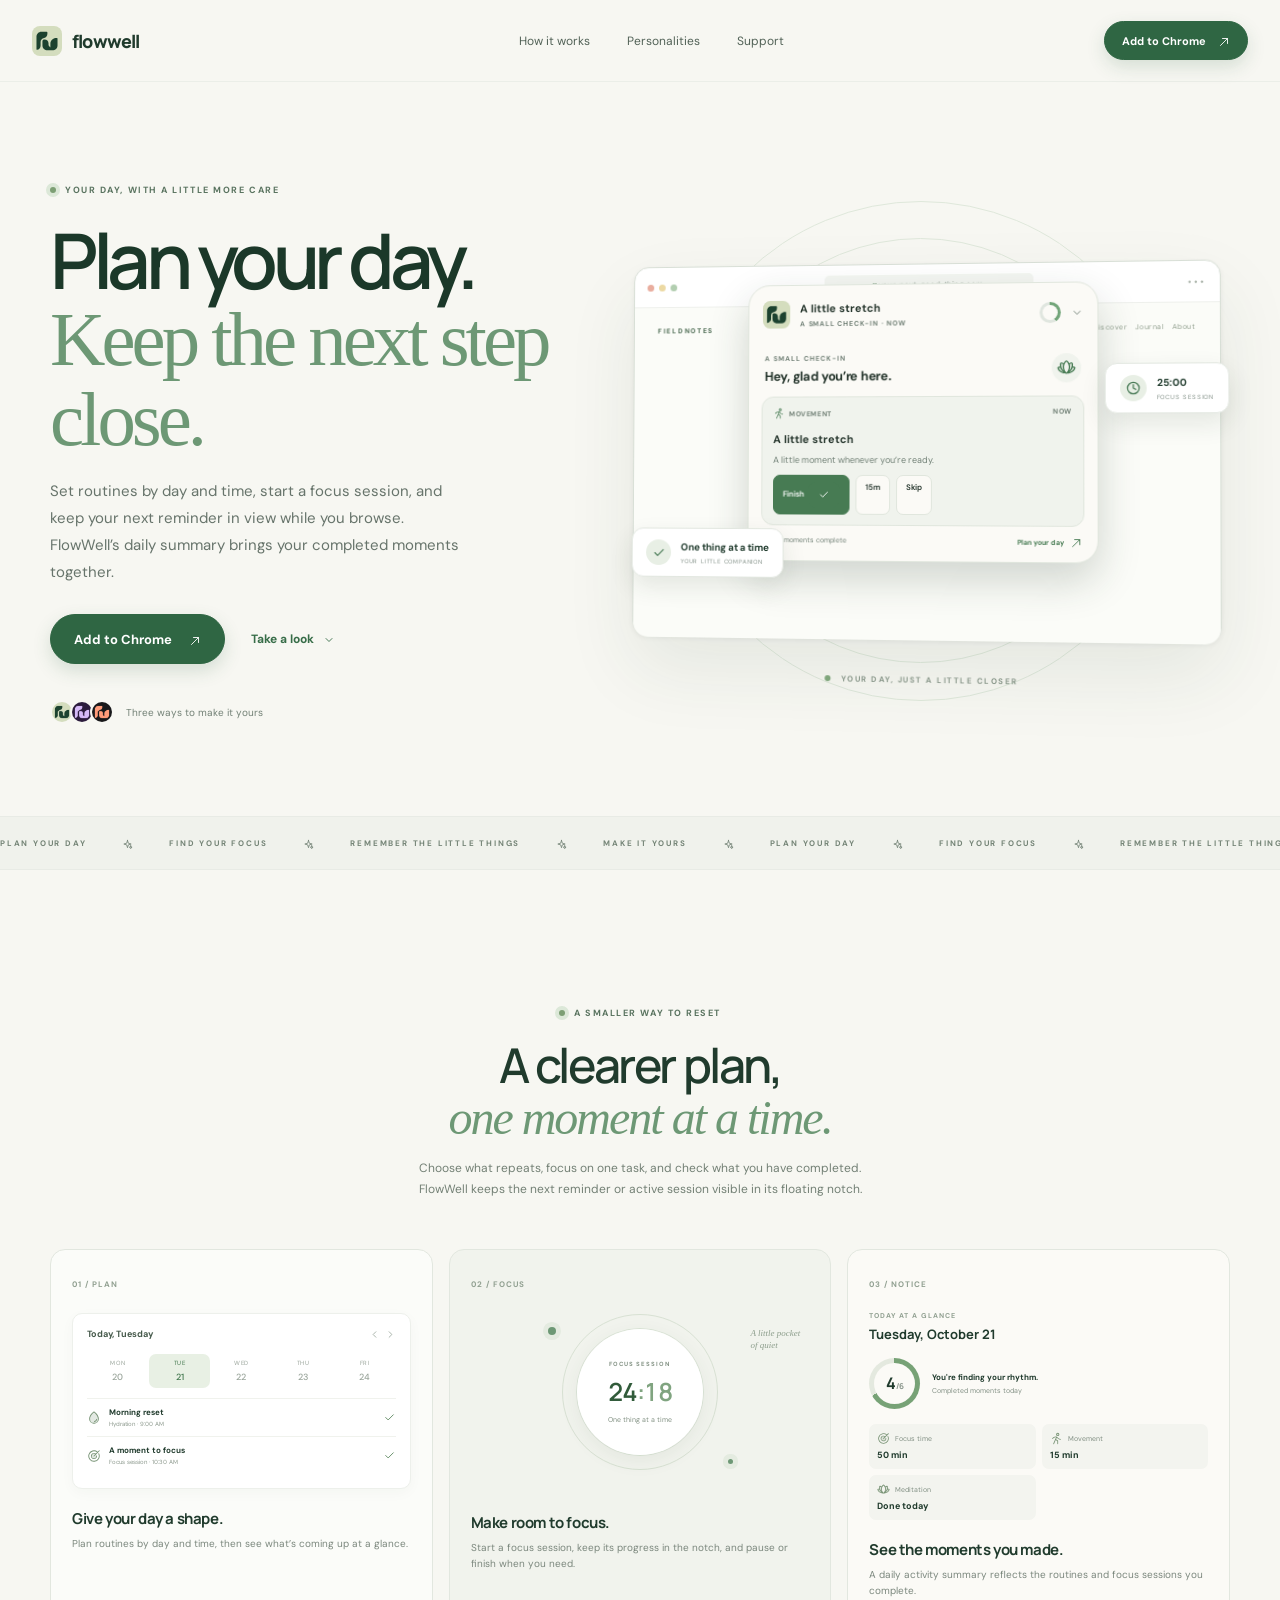
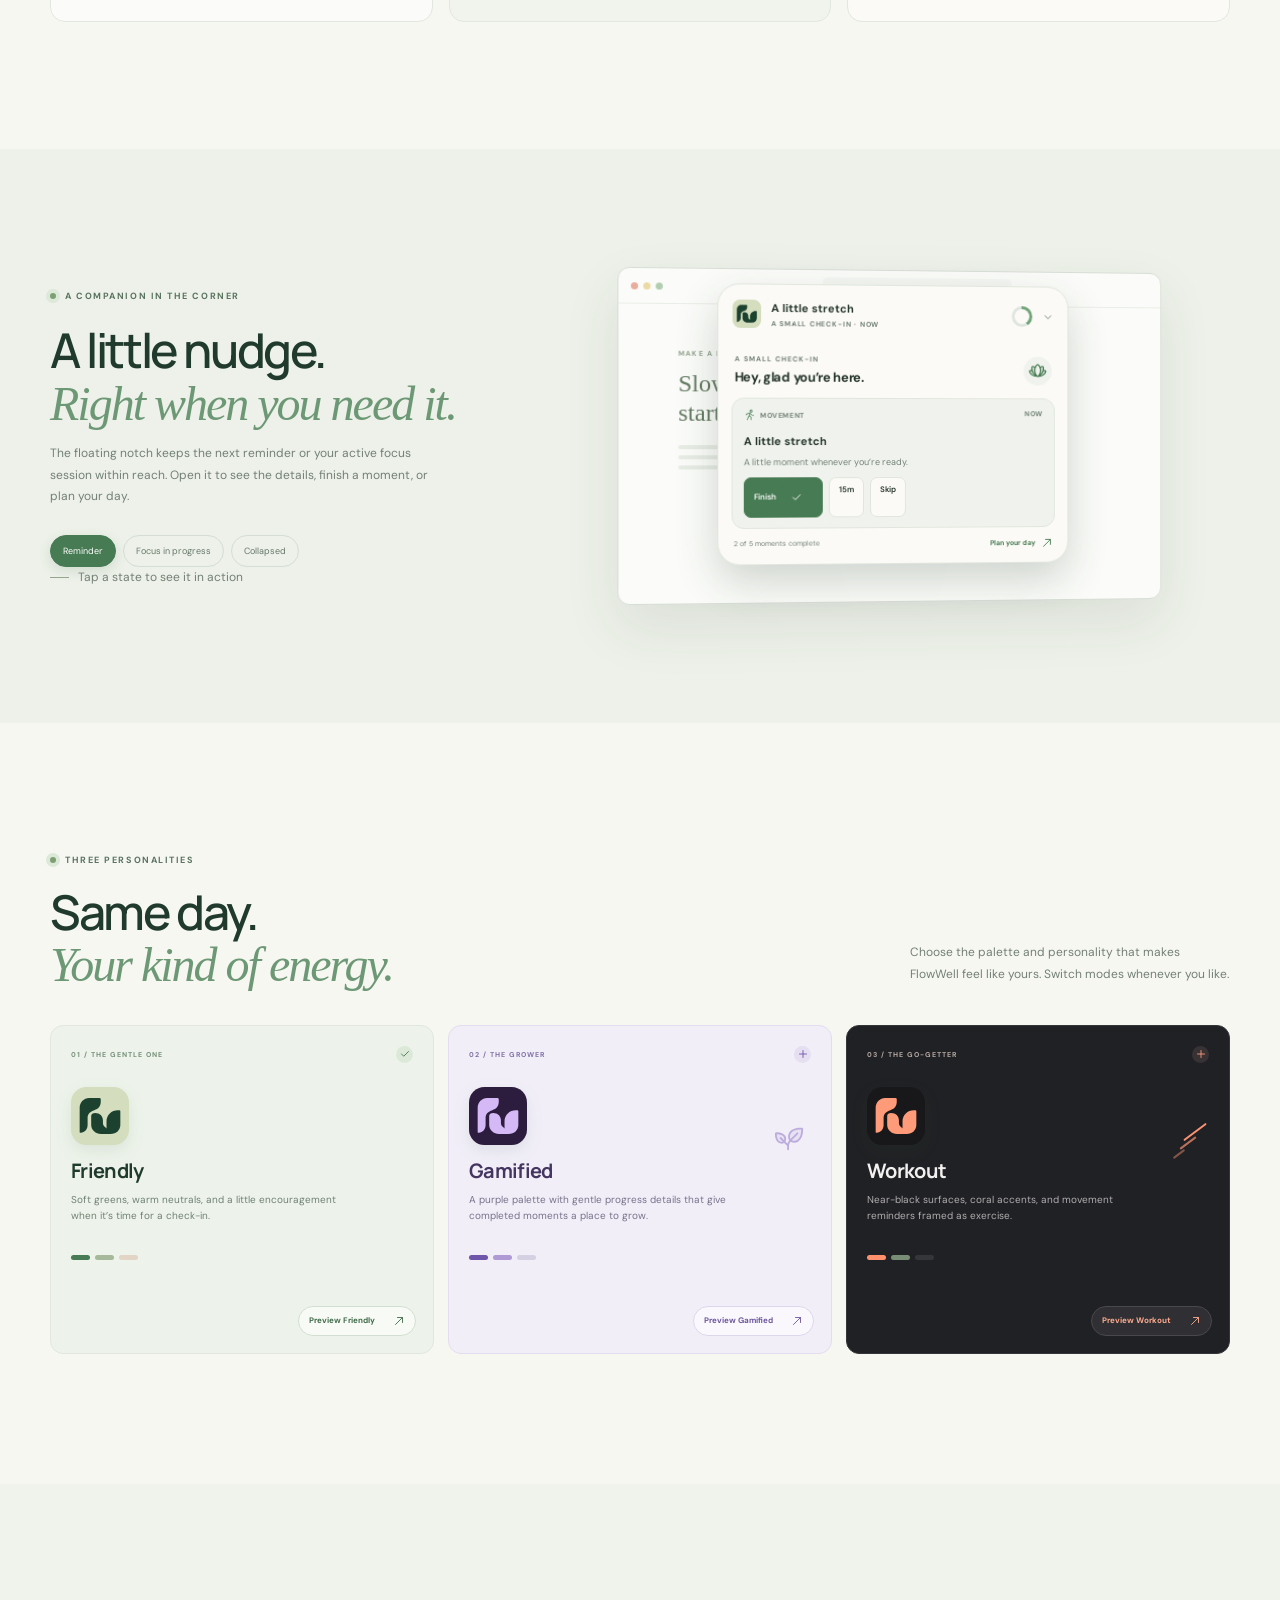
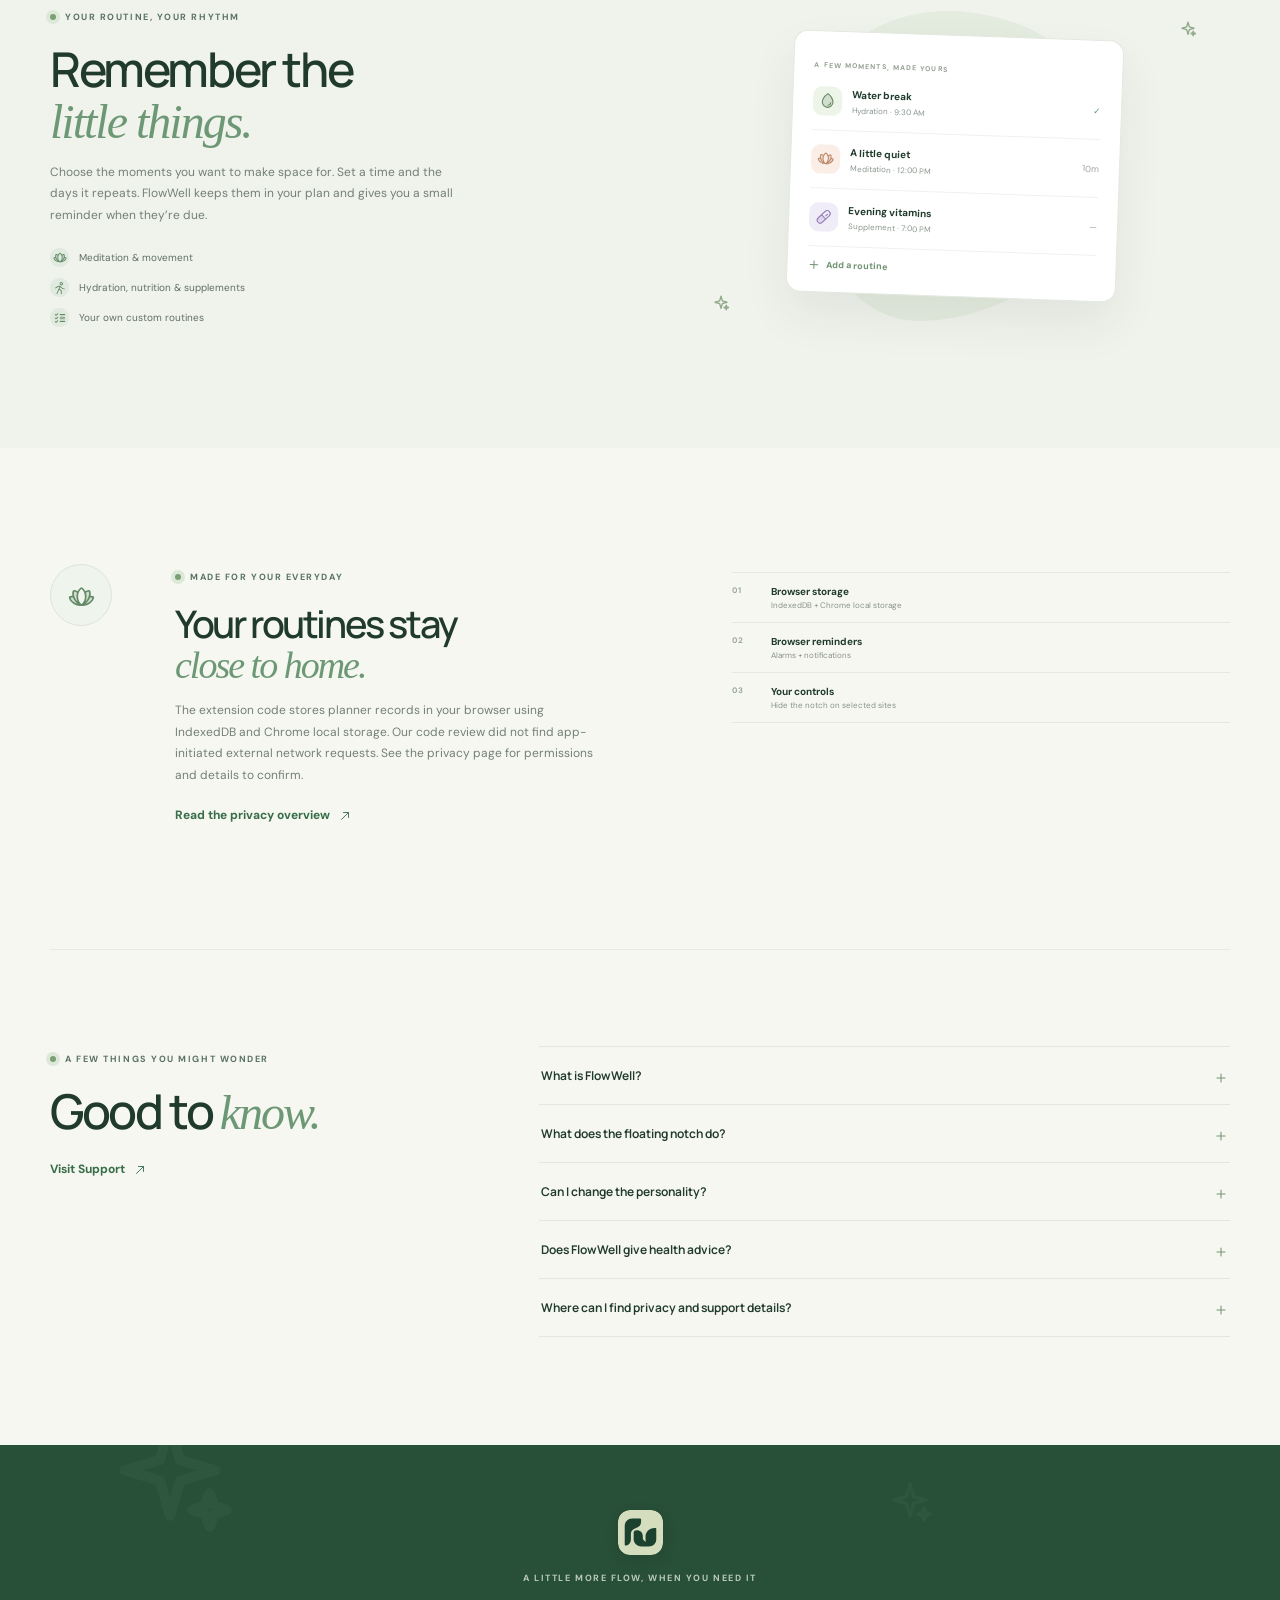
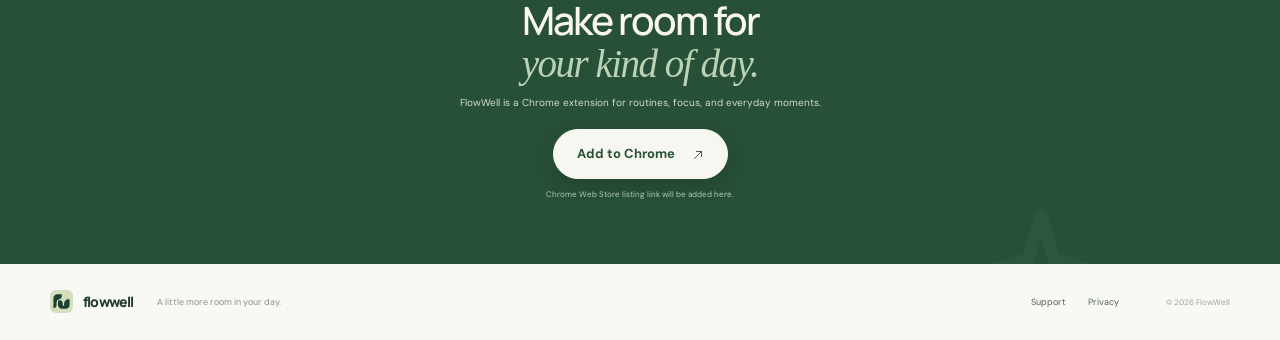
==== index.html @ b74dd92d "Add FlowWell marketing website" ====
<!doctype html>
<html lang="en">
<head>
  <meta charset="utf-8"><meta name="viewport" content="width=device-width,initial-scale=1">
  <meta name="theme-color" content="#f7f7f2"><meta name="description" content="A day planner and wellness companion for your browser. Plan routines, make room for focus, and keep your day in view with FlowWell.">
  <title>FlowWell — a little more room in your day</title><link rel="icon" href="/icon/flowwell-friendly-128.png"><link rel="preconnect" href="https://fonts.googleapis.com"><link rel="preconnect" href="https://fonts.gstatic.com" crossorigin><link href="https://fonts.googleapis.com/css2?family=DM+Sans:wght@400;500;600;700&family=Manrope:wght@400;500;600;700;800&display=swap" rel="stylesheet"><link rel="stylesheet" href="/styles.css">
</head>
<body class="home">
<header class="site-header"><a class="brand" href="/" aria-label="FlowWell home"><img src="/icon/flowwell-friendly.svg" alt=""><span>flowwell</span></a><nav class="main-nav" aria-label="Main navigation"><a href="#how">How it works</a><a href="#personalities">Personalities</a><a href="/support">Support</a></nav><a class="button button-small header-cta" href="#install">Add to Chrome <span aria-hidden="true">↗</span></a><button class="menu-toggle" aria-label="Open navigation" aria-expanded="false"><i></i><i></i></button></header>
<main>
<section class="hero section-wrap"><div class="hero-copy"><span class="eyebrow reveal"><i class="eyebrow-dot"></i> YOUR DAY, WITH A LITTLE MORE CARE</span><h1 class="reveal">Plan your day.<br><span class="serene-word">Keep the next step close.</span></h1><p class="hero-lede reveal">Set routines by day and time, start a focus session, and keep your next reminder in view while you browse. FlowWell’s daily summary brings your completed moments together.</p><div class="hero-actions reveal"><a class="button" href="#install">Add to Chrome <span aria-hidden="true">↗</span></a><a class="text-link" href="#how">Take a look <span aria-hidden="true">↓</span></a></div><div class="hero-note reveal"><span class="tiny-avatars"><img src="/icon/flowwell-friendly-128.png" alt=""><img src="/icon/flowwell-gamified-128.png" alt=""><img src="/icon/flowwell-workout-128.png" alt=""></span><span>Three ways to make it yours</span></div></div>
<div class="hero-art reveal" aria-hidden="true"><div class="art-orbit orbit-one"></div><div class="art-orbit orbit-two"></div><div class="browser-frame"><div class="browser-bar"><span class="traffic"><i></i><i></i><i></i></span><span class="address-pill"><span class="lock">⌑</span> your-next-good-thing.com</span><span class="browser-dots">•••</span></div><div class="browser-page"><div class="page-top"><span class="page-logo">FIELDNOTES</span><span>Discover &nbsp; Journal &nbsp; About</span></div><div class="page-body"><span class="page-kicker">A slower kind of morning</span><div class="page-title-lines"><b></b><b></b></div><span class="page-line"></span><span class="page-line short"></span><div class="page-photo"><div class="sun"></div><div class="hill hill-a"></div><div class="hill hill-b"></div></div></div>
<div class="notch-demo friendly" id="notch-demo"><button class="notch-capsule" aria-expanded="true"><img src="/icon/flowwell-friendly.svg" alt=""><span class="notch-title"><b id="notch-title">A little stretch</b><small id="notch-subtitle">A SMALL CHECK-IN · NOW</small></span><span class="notch-ring"><i></i></span><span class="notch-chevron">⌄</span></button><div class="notch-details" id="notch-details"><div class="notch-greeting"><div><small>A SMALL CHECK-IN</small><b>Hey, glad you’re here.</b></div><span class="mood-mark">✳</span></div><div class="reminder-preview" id="reminder-preview"><div class="reminder-meta"><span>◌ &nbsp;MOVEMENT</span><span>NOW</span></div><b>A little stretch</b><p>A little moment whenever you’re ready.</p><div class="notch-actions"><span>Finish ✓</span><span>15m</span><span>Skip</span></div></div><div class="notch-foot"><span>2 of 5 moments complete</span><b>Plan your day&nbsp; ↗</b></div></div></div>
</div><div class="art-caption"><span class="caption-pulse"></span> YOUR DAY, JUST A LITTLE CLOSER</div><div class="float-chip chip-top"><span class="chip-icon">◷</span><span><b>25:00</b><small>FOCUS SESSION</small></span></div><div class="float-chip chip-bottom"><span class="chip-check">✓</span><span><b>One thing at a time</b><small>YOUR LITTLE COMPANION</small></span></div></div></section>
<section class="ticker" aria-label="FlowWell features"><div class="ticker-track"><span>PLAN YOUR DAY</span><i>✳</i><span>FIND YOUR FOCUS</span><i>✳</i><span>REMEMBER THE LITTLE THINGS</span><i>✳</i><span>MAKE IT YOURS</span><i>✳</i><span>PLAN YOUR DAY</span><i>✳</i><span>FIND YOUR FOCUS</span><i>✳</i><span>REMEMBER THE LITTLE THINGS</span><i>✳</i><span>MAKE IT YOURS</span><i>✳</i></div></section>
<section class="intro section-wrap" id="how"><div class="section-heading reveal"><span class="eyebrow"><i class="eyebrow-dot"></i> A SMALLER WAY TO RESET</span><h2>A clearer plan,<br><em>one moment at a time.</em></h2><p>Choose what repeats, focus on one task, and check what you have completed. FlowWell keeps the next reminder or active session visible in its floating notch.</p></div><div class="story-grid"><article class="story-card plan-card reveal"><span class="card-index">01 / PLAN</span><div class="mini-calendar"><div class="calendar-head"><b>Today, Tuesday</b><span>← &nbsp; →</span></div><div class="week-row"><span><small>MON</small><b>20</b></span><span class="active"><small>TUE</small><b>21</b></span><span><small>WED</small><b>22</b></span><span><small>THU</small><b>23</b></span><span><small>FRI</small><b>24</b></span></div><div class="agenda-row"><i class="agenda-dot green"></i><span><b>Morning reset</b><small>Hydration · 9:00 AM</small></span><strong>✓</strong></div><div class="agenda-row"><i class="agenda-dot lilac"></i><span><b>A moment to focus</b><small>Focus session · 10:30 AM</small></span><strong class="agenda-clock">◷</strong></div></div><h3>Give your day a shape.</h3><p>Plan routines by day and time, then see what’s coming up at a glance.</p></article><article class="story-card focus-card reveal"><span class="card-index">02 / FOCUS</span><div class="focus-visual"><div class="focus-halo"></div><div class="focus-disc"><span>FOCUS SESSION</span><b>24<span>:18</span></b><small>One thing at a time</small></div><div class="focus-dot dot-a"></div><div class="focus-dot dot-b"></div><span class="focus-label">A little pocket<br>of quiet</span></div><h3>Make room to focus.</h3><p>Start a focus session, keep its progress in the notch, and pause or finish when you need.</p></article><article class="story-card summary-card reveal"><span class="card-index">03 / NOTICE</span><div class="summary-top"><span>TODAY AT A GLANCE</span><b>Tuesday, October 21</b></div><div class="summary-complete"><div class="summary-ring"><span>4<small>/6</small></span></div><div><b>You're finding your rhythm.</b><small>Completed moments today</small></div></div><div class="summary-stats"><div><span>Focus time</span><b>50 min</b></div><div><span>Movement</span><b>15 min</b></div><div><span>Meditation</span><b>Done today</b></div></div><h3>See the moments you made.</h3><p>A daily activity summary reflects the routines and focus sessions you complete.</p></article></div></section>
<section class="notch-section"><div class="notch-section-inner section-wrap"><div class="notch-copy reveal"><span class="eyebrow"><i class="eyebrow-dot"></i> A COMPANION IN THE CORNER</span><h2>A little nudge.<br><em>Right when you need it.</em></h2><p>The floating notch keeps the next reminder or your active focus session within reach. Open it to see the details, finish a moment, or plan your day.</p><div class="state-buttons" role="group" aria-label="Choose notch preview"><button class="state-btn active" data-state="reminder" aria-pressed="true">Reminder</button><button class="state-btn" data-state="focus" aria-pressed="false">Focus in progress</button><button class="state-btn" data-state="collapsed" aria-pressed="false">Collapsed</button></div><p class="state-hint"><span class="hint-line"></span> Tap a state to see it in action</p></div><div class="notch-stage reveal"><div class="stage-browser"><div class="stage-top"><span class="traffic"><i></i><i></i><i></i></span><span class="address-pill">◉ &nbsp; notes-for-later.com</span></div><div class="stage-copy"><span>MAKE A LITTLE ROOM</span><b>Slow mornings<br>start the night before.</b><i></i><i></i><i></i></div><div class="notch-demo friendly" id="interactive-notch"><button class="notch-capsule" aria-expanded="true"><img src="/icon/flowwell-friendly.svg" alt=""><span class="notch-title"><b class="n-title">A little stretch</b><small class="n-sub">READY WHEN YOU ARE</small></span><span class="notch-ring"><i></i></span><span class="notch-chevron">⌄</span></button><div class="notch-details"><div class="notch-greeting"><div><small class="n-overline">A SMALL CHECK-IN</small><b class="n-greeting">Hey, glad you’re here.</b></div><span class="mood-mark">✳</span></div><div class="reminder-preview"><div class="reminder-meta"><span class="n-category">◌ &nbsp;MOVEMENT</span><span class="n-time">NOW</span></div><b class="n-reminder-title">A little stretch</b><p class="n-prompt">A little moment whenever you’re ready.</p><div class="notch-actions n-actions"><span>Finish ✓</span><span>15m</span><span>Skip</span></div></div><div class="notch-foot"><span>2 of 5 moments complete</span><b>Plan your day&nbsp; ↗</b></div></div></div></div></div></div></section>
<section class="personality-section section-wrap" id="personalities"><div class="personality-heading reveal"><div><span class="eyebrow"><i class="eyebrow-dot"></i> THREE PERSONALITIES</span><h2>Same day.<br><em>Your kind of energy.</em></h2></div><p>Choose the palette and personality that makes FlowWell feel like yours. Switch modes whenever you like.</p></div><div class="personality-grid"><article class="personality-card friendly-card reveal" data-personality="friendly"><div class="personality-top"><span>01 / THE GENTLE ONE</span><span class="personality-check">✓</span></div><img class="personality-logo" src="/icon/flowwell-friendly.svg" alt="Friendly FlowWell logo"><h3>Friendly</h3><p>Soft greens, warm neutrals, and a little encouragement when it’s time for a check-in.</p><div class="swatches"><i></i><i></i><i></i></div><button class="personality-select" data-mode="friendly">Preview Friendly <span>↗</span></button></article><article class="personality-card gamified-card reveal" data-personality="gamified"><div class="personality-top"><span>02 / THE GROWER</span><span class="personality-check">✓</span></div><img class="personality-logo" src="/icon/flowwell-gamified.svg" alt="Gamified FlowWell logo"><div class="plant-ornament">✳</div><h3>Gamified</h3><p>A purple palette with gentle progress details that give completed moments a place to grow.</p><div class="swatches"><i></i><i></i><i></i></div><button class="personality-select" data-mode="gamified">Preview Gamified <span>↗</span></button></article><article class="personality-card workout-card reveal" data-personality="workout"><div class="personality-top"><span>03 / THE GO-GETTER</span><span class="personality-check">✓</span></div><img class="personality-logo" src="/icon/flowwell-workout.svg" alt="Workout FlowWell logo"><div class="motion-lines"><i></i><i></i><i></i></div><h3>Workout</h3><p>Near-black surfaces, coral accents, and movement reminders framed as exercise.</p><div class="swatches"><i></i><i></i><i></i></div><button class="personality-select" data-mode="workout">Preview Workout <span>↗</span></button></article></div></section>
<section class="routine-section"><div class="section-wrap routine-inner"><div class="routine-copy reveal"><span class="eyebrow"><i class="eyebrow-dot"></i> YOUR ROUTINE, YOUR RHYTHM</span><h2>Remember the<br><em>little things.</em></h2><p>Choose the moments you want to make space for. Set a time and the days it repeats. FlowWell keeps them in your plan and gives you a small reminder when they’re due.</p><ul class="routine-list"><li><span>◌</span>Meditation &amp; movement</li><li><span>◌</span>Hydration, nutrition &amp; supplements</li><li><span>◌</span>Your own custom routines</li></ul></div><div class="routine-visual reveal"><div class="routine-blob"></div><div class="routine-note"><span class="note-overline">A FEW MOMENTS, MADE YOURS</span><div class="routine-item"><span class="routine-icon mint">⌁</span><span><b>Water break</b><small>Hydration · 9:30 AM</small></span><i>✓</i></div><div class="routine-item"><span class="routine-icon peach">◉</span><span><b>A little quiet</b><small>Meditation · 12:00 PM</small></span><i class="routine-upcoming">10m</i></div><div class="routine-item"><span class="routine-icon lilac">✳</span><span><b>Evening vitamins</b><small>Supplement · 7:00 PM</small></span><i class="routine-upcoming">—</i></div><div class="routine-add">＋ &nbsp; Add a routine</div></div><span class="routine-spark spark-a">✳</span><span class="routine-spark spark-b">✳</span></div></div></section>
<section class="privacy-strip section-wrap"><div class="privacy-mark reveal"><span>◌</span></div><div class="privacy-content reveal"><span class="eyebrow"><i class="eyebrow-dot"></i> MADE FOR YOUR EVERYDAY</span><h2>Your routines stay<br><em>close to home.</em></h2><p>The extension code stores planner records in your browser using IndexedDB and Chrome local storage. Our code review did not find app-initiated external network requests. See the privacy page for permissions and details to confirm.</p><a class="text-link" href="/privacy">Read the privacy overview <span>↗</span></a></div><div class="privacy-lines reveal"><div><b>01</b><span>Browser storage</span><small>IndexedDB + Chrome local storage</small></div><div><b>02</b><span>Browser reminders</span><small>Alarms + notifications</small></div><div><b>03</b><span>Your controls</span><small>Hide the notch on selected sites</small></div></div></section>
<section class="faq-section section-wrap"><div class="faq-heading reveal"><span class="eyebrow"><i class="eyebrow-dot"></i> A FEW THINGS YOU MIGHT WONDER</span><h2>Good to <em>know.</em></h2><a class="text-link" href="/support">Visit Support <span>↗</span></a></div><div class="faq-list reveal"><details><summary>What is FlowWell?<span>＋</span></summary><p>FlowWell is a day planner and wellness companion for Chrome. It helps you plan recurring routines, start focus sessions, and see the moments you complete each day.</p></details><details><summary>What does the floating notch do?<span>＋</span></summary><p>It shows an upcoming or due reminder, or the progress of an active focus session. Open it to see details, complete or snooze a reminder, pause or finish focus, and open your planner.</p></details><details><summary>Can I change the personality?<span>＋</span></summary><p>Yes. Choose Friendly, Gamified, or Workout mode in FlowWell settings. Each has its own colors and tone. Workout mode calls movement reminders “Exercise.”</p></details><details><summary>Does FlowWell give health advice?<span>＋</span></summary><p>No. FlowWell lets you schedule reminders and routines that you choose. It does not assess your health or recommend supplements, exercise, or nutrition.</p></details><details><summary>Where can I find privacy and support details?<span>＋</span></summary><p>See the <a href="/privacy">privacy overview</a> for what the extension code shows about storage and permissions, and <a href="/support">Support</a> for setup and troubleshooting.</p></details></div></section>
<section class="install-section" id="install"><div class="install-inner reveal"><img src="/icon/flowwell-friendly.svg" alt=""><span class="eyebrow">A LITTLE MORE FLOW, WHEN YOU NEED IT</span><h2>Make room for<br><em>your kind of day.</em></h2><p>FlowWell is a Chrome extension for routines, focus, and everyday moments.</p><a class="button button-light" href="#install">Add to Chrome <span>↗</span></a><small class="install-note">Chrome Web Store listing link will be added here.</small></div><span class="install-flower flower-one">✳</span><span class="install-flower flower-two">✳</span><span class="install-flower flower-three">✳</span></section>
</main><footer class="site-footer"><a class="brand footer-brand" href="/"><img src="/icon/flowwell-friendly.svg" alt=""><span>flowwell</span></a><span class="footer-note">A little more room in your day.</span><nav><a href="/support">Support</a><a href="/privacy">Privacy</a></nav><small>© <span data-year>2026</span> FlowWell</small></footer><script src="/icons.js" defer></script><script src="/app.js" defer></script></body></html>
---- styles.css ----
:root{--paper:#f7f7f2;--ink:#203b2d;--muted:#657268;--green:#457853;--green-dark:#183a2b;--mint:#e6eee4;--line:#e3e7df;--serif:Georgia,'Times New Roman',serif;--sans:'DM Sans',sans-serif;--display:'Manrope',sans-serif;--ease:cubic-bezier(.2,.75,.25,1)}*{box-sizing:border-box}html{scroll-behavior:smooth;scroll-padding-top:100px}body{margin:0;background:var(--paper);color:var(--ink);font-family:var(--sans);-webkit-font-smoothing:antialiased}a{color:inherit;text-decoration:none}button{font:inherit}button:focus-visible,a:focus-visible,summary:focus-visible{outline:3px solid #8ba97c;outline-offset:4px;border-radius:4px}.section-wrap{width:min(1180px,calc(100% - 64px));margin-inline:auto}.site-header{height:82px;padding:0 max(32px,calc((100vw - 1320px)/2));display:flex;align-items:center;justify-content:space-between;position:sticky;top:0;z-index:20;background:#f7f7f2eF;backdrop-filter:blur(18px);border-bottom:1px solid #e7eae3b8;animation:header-in .7s var(--ease) both}.brand{display:flex;align-items:center;gap:10px;font-family:var(--display);font-size:18px;font-weight:800;letter-spacing:-.8px}.brand img{width:30px;height:30px}.main-nav{display:flex;gap:37px;margin-left:60px}.main-nav a,.site-footer nav a{font-size:12px;color:#526257;transition:color .2s}.main-nav a:hover,.site-footer nav a:hover{color:#34704b}.button{min-height:50px;padding:0 23px;background:#2f6643;color:white;border:1px solid #2f6643;display:inline-flex;align-items:center;justify-content:center;gap:17px;border-radius:999px;font-size:13px;font-weight:700;box-shadow:0 7px 18px #2f66432b;transition:transform .25s var(--ease),box-shadow .25s,background .25s}.button:hover{transform:translateY(-3px);box-shadow:0 12px 25px #2f66443a;background:#244f35}.button span{font-size:16px;transition:transform .25s}.button:hover span{transform:translate(2px,-2px)}.button-small{min-height:39px;padding:0 17px;font-size:11px;gap:12px}.menu-toggle{display:none}.hero{min-height:650px;padding-top:95px;padding-bottom:92px;display:grid;grid-template-columns:.92fr 1.08fr;gap:34px;align-items:center}.eyebrow{display:inline-flex;align-items:center;gap:9px;font-size:9px;letter-spacing:1.55px;font-weight:700;color:#59735f}.eyebrow-dot{width:6px;height:6px;border-radius:50%;background:#7d9f74;box-shadow:0 0 0 4px #dce8d8;animation:dot-breathe 2.6s ease-in-out infinite}.hero h1,.subpage-hero h1{margin:24px 0 20px;font-family:var(--display);font-size:clamp(52px,6vw,80px);line-height:.99;letter-spacing:-5.5px;font-weight:600;color:#1b3829}.serene-word,h2 em,.subpage-hero h1 em{font-family:var(--serif);font-weight:400;letter-spacing:-4px;color:#6d9875}.hero-lede{max-width:418px;color:#67746b;font-size:15px;line-height:1.8}.hero-actions{margin-top:28px;display:flex;align-items:center;gap:26px}.text-link{font-size:12px;font-weight:700;color:#376d48;display:inline-flex;align-items:center;gap:9px}.text-link span{transition:transform .2s}.text-link:hover span{transform:translate(4px,-2px)}.hero-note{display:flex;align-items:center;gap:12px;margin-top:36px;color:#728075;font-size:10px}.tiny-avatars{display:flex;padding-left:4px}.tiny-avatars img{width:24px;height:24px;border-radius:50%;border:2px solid var(--paper);margin-left:-4px}.hero-art{position:relative;min-height:480px;display:grid;place-items:center;isolation:isolate}.browser-frame{width:min(590px,100%);height:376px;position:relative;z-index:2;overflow:visible;border:1px solid #d8dfd6;border-radius:15px;background:#fff;box-shadow:0 32px 75px #24422a16,0 2px 6px #1b382911;transform:perspective(1200px) rotateY(-5deg) rotateX(1deg);animation:frame-float 7s ease-in-out infinite}.browser-bar{height:41px;border-bottom:1px solid #eef0ec;display:flex;align-items:center;padding:0 13px;gap:20px}.traffic{display:flex;gap:5px}.traffic i{width:7px;height:7px;border-radius:50%;background:#e9ad9e}.traffic i:nth-child(2){background:#ecd9a3}.traffic i:nth-child(3){background:#b2ceb0}.address-pill{width:210px;margin:auto;background:#f4f6f2;border-radius:5px;padding:5px 10px;text-align:center;font-size:8px;color:#9aa49b}.lock{color:#84a185}.browser-dots{font-size:10px;color:#aab3a9;letter-spacing:2px}.browser-page{height:335px;padding:19px 24px;overflow:hidden;border-radius:0 0 15px 15px;background:#fbfcf8}.page-top{display:flex;justify-content:space-between;color:#8f9d8c;font-size:7px;letter-spacing:.5px}.page-logo{font-weight:800;letter-spacing:1.7px;color:#516f57}.page-body{width:270px;margin:35px auto}.page-kicker{font-family:var(--serif);font-style:italic;color:#95a592;font-size:11px}.page-title-lines{margin-top:9px}.page-title-lines b{display:block;width:180px;height:11px;margin:5px 0;background:#dfe7dc;border-radius:10px}.page-title-lines b:nth-child(2){width:135px}.page-line{display:block;width:220px;height:4px;margin-top:12px;background:#ebefea;border-radius:4px}.page-line.short{width:175px;margin-top:6px}.page-photo{position:relative;margin-top:18px;height:89px;border-radius:6px;overflow:hidden;background:linear-gradient(145deg,#e9edda,#d8e5d9 55%,#c7d7c9)}.sun{position:absolute;width:32px;height:32px;background:#ead8b8;border-radius:50%;top:17px;right:52px}.hill{position:absolute;bottom:-24px;width:190px;height:95px;border-radius:50% 50% 0 0}.hill-a{left:-20px;background:#9eaf94;transform:rotate(-8deg)}.hill-b{right:-37px;background:#829b85;bottom:-41px;transform:rotate(8deg)}.art-orbit{position:absolute;border:1px solid #dfe8db;border-radius:50%;z-index:-1;animation:orbit-breathe 8s ease-in-out infinite}.orbit-one{width:500px;height:500px}.orbit-two{width:425px;height:425px;animation-delay:-4s}.notch-demo{--n-bg:#fbfaf6;--n-panel:#f0f3ed;--n-ink:#26362d;--n-muted:#718076;--n-border:#e0e6dd;--n-accent:#477b53;--n-ring:#72a579;position:absolute;z-index:5;top:19px;left:50%;width:min(352px,calc(100% - 24px));transform:translateX(-50%);overflow:hidden;border:1px solid var(--n-border);border-radius:22px;background:var(--n-bg);color:var(--n-ink);box-shadow:0 17px 42px #24372733;transition:height .48s var(--ease),border-radius .4s,background .4s,color .4s}.notch-demo.gamified{--n-bg:#fbfaff;--n-panel:#f0ecf8;--n-ink:#302c45;--n-muted:#77728c;--n-border:#e1ddee;--n-accent:#7056aa;--n-ring:#9879d3}.notch-demo.workout{--n-bg:#19191c;--n-panel:#28282b;--n-ink:#f8f6f3;--n-muted:#b8b5b5;--n-border:#39393d;--n-accent:#ff906c;--n-ring:#ff906c}.notch-capsule{width:100%;height:58px;padding:0 14px;border:0;background:transparent;color:inherit;display:flex;align-items:center;gap:10px;text-align:left;cursor:pointer}.notch-capsule img{width:28px;height:28px;transition:transform .4s}.notch-capsule:hover img{transform:rotate(-9deg) scale(1.05)}.notch-title{min-width:0;flex:1;display:flex;flex-direction:column;gap:4px}.notch-title b{font-size:11px;white-space:nowrap;overflow:hidden;text-overflow:ellipsis}.notch-title small{font-size:7px;letter-spacing:.8px;color:var(--n-muted);font-weight:700}.notch-ring{width:21px;height:21px;border-radius:50%;background:conic-gradient(var(--n-ring) 41%,#e0e6df 0);display:grid;place-items:center;transition:transform .4s}.notch-ring i{width:15px;height:15px;background:var(--n-bg);border-radius:50%}.notch-chevron{font-size:14px;color:var(--n-muted);transition:transform .35s}.notch-demo.collapsed .notch-chevron{transform:rotate(180deg)}.notch-details{padding:2px 13px 12px;animation:detail-in .45s var(--ease) both}.notch-demo.collapsed .notch-details{display:none}.notch-greeting{display:flex;justify-content:space-between;align-items:center;padding:9px 3px 12px}.notch-greeting div{display:flex;flex-direction:column;gap:5px}.notch-greeting small{color:var(--n-muted);font-size:7px;letter-spacing:1px;font-weight:700}.notch-greeting b{font-size:13px;letter-spacing:-.3px}.mood-mark{display:grid;place-items:center;width:29px;height:29px;border-radius:50%;background:var(--n-panel);color:var(--n-accent);font-size:16px;animation:mood-turn 16s linear infinite}.reminder-preview{padding:10px 11px;border-radius:12px;border:1px solid var(--n-border);background:var(--n-panel);animation:card-pop .6s var(--ease) both}.reminder-meta{display:flex;justify-content:space-between;margin-bottom:8px;font-size:7px;letter-spacing:.6px;font-weight:700;color:var(--n-muted)}.reminder-preview>b{font-size:11px}.reminder-preview p{margin:6px 0 9px;font-size:9px;color:var(--n-muted)}.notch-actions{display:flex;gap:6px}.notch-actions span{padding:6px 9px;border:1px solid var(--n-border);border-radius:7px;color:var(--n-ink);font-size:8px;font-weight:600;background:var(--n-bg)}.notch-actions span:first-child{background:var(--n-accent);color:#fff;border-color:var(--n-accent)}.notch-foot{display:flex;justify-content:space-between;padding:10px 2px 1px;font-size:7px;color:var(--n-muted)}.notch-foot b{color:var(--n-accent)}.art-caption{position:absolute;left:50%;top:410px;transform:translateX(-50%);z-index:3;white-space:nowrap;color:#8a988b;font-size:8px;letter-spacing:1.5px;font-weight:700}.caption-pulse{display:inline-block;width:6px;height:6px;margin-right:7px;border-radius:50%;background:#7fa57b;animation:dot-breathe 2s infinite}.float-chip{position:absolute;z-index:6;padding:11px 14px;display:flex;gap:10px;align-items:center;background:#fff;border:1px solid #e2e7e0;border-radius:12px;box-shadow:0 10px 25px #253b291b;animation:chip-float 5s ease-in-out infinite}.float-chip span:not(.chip-icon):not(.chip-check){display:flex;flex-direction:column;gap:4px}.float-chip b{font-size:10px}.float-chip small{font-size:6px;letter-spacing:.8px;color:#829087}.chip-icon,.chip-check{width:26px;height:26px;border-radius:50%;display:grid;place-items:center;background:#e8efe5;color:#457853}.chip-top{top:100px;right:-9px}.chip-bottom{bottom:59px;left:-2px;animation-delay:-2.5s}.ticker{overflow:hidden;border-block:1px solid #e8ebe5;background:#f0f2ec}.ticker-track{width:max-content;height:52px;display:flex;align-items:center;gap:36px;animation:ticker-scroll 32s linear infinite}.ticker span{font-size:8px;letter-spacing:1.8px;font-weight:700;color:#748476}.ticker i{color:#9bad91;font-size:11px;font-style:normal}.intro{padding-top:130px;padding-bottom:127px}.section-heading{text-align:center;max-width:600px;margin:0 auto 48px}.section-heading h2,.personality-heading h2,.routine-copy h2,.privacy-content h2,.faq-heading h2,.notch-copy h2{font-family:var(--display);font-weight:550;letter-spacing:-2.4px;line-height:1.07;font-size:clamp(34px,4vw,48px);margin:18px 0 14px}.section-heading h2 em,.personality-heading h2 em,.routine-copy h2 em,.privacy-content h2 em,.faq-heading h2 em,.notch-copy h2 em{letter-spacing:-2px}.section-heading p,.personality-heading>p,.routine-copy>p,.privacy-content>p,.notch-copy>p{max-width:490px;margin:0 auto;color:#738075;font-size:12px;line-height:1.8}.story-grid{display:grid;grid-template-columns:repeat(3,1fr);gap:16px}.story-card{position:relative;min-height:360px;border:1px solid #e2e7df;border-radius:15px;background:#fbfcf9;padding:21px;overflow:hidden;transition:transform .35s var(--ease),box-shadow .35s,border-color .3s}.story-card:hover{transform:translateY(-6px);box-shadow:0 18px 37px #213a2814;border-color:#d4dfd2}.card-index{font-size:8px;letter-spacing:1px;color:#91a091;font-weight:700}.mini-calendar{margin-top:21px;padding:14px;background:white;border:1px solid #edf0eb;border-radius:10px;box-shadow:0 4px 14px #1f3a2508}.calendar-head{display:flex;justify-content:space-between;font-size:9px;color:#45594a}.calendar-head span{color:#9aa69b}.week-row{display:grid;grid-template-columns:repeat(5,1fr);margin:14px 0 10px}.week-row span{display:flex;flex-direction:column;align-items:center;gap:4px;padding:5px 0;color:#99a49a}.week-row small{font-size:6px;letter-spacing:.6px}.week-row b{font-size:9px;font-weight:500}.week-row .active{border-radius:7px;background:#e8f0e4;color:#3f754b}.agenda-row{display:flex;align-items:center;gap:8px;padding:8px 0;border-top:1px solid #f0f2ed}.agenda-dot{width:6px;height:6px;border-radius:50%;background:#80a680}.agenda-dot.lilac{background:#9985c1}.agenda-row>span{display:flex;flex-direction:column;gap:3px;flex:1}.agenda-row b{font-size:8px}.agenda-row small{font-size:6px;color:#8b988c}.agenda-row strong{font-size:9px;color:#68906b}.agenda-clock{color:#9b8bc4!important}.story-card h3{margin:19px 0 7px;font-family:var(--display);font-size:15px;letter-spacing:-.4px}.story-card>p{margin:0;color:#7b877d;font-size:10px;line-height:1.65}.focus-card{background:#f1f3ed}.focus-visual{height:201px;position:relative;display:grid;place-items:center;overflow:hidden}.focus-halo{position:absolute;width:156px;height:156px;border:1px solid #d8e1d3;border-radius:50%;animation:halo 5s ease-in-out infinite}.focus-halo:before,.focus-halo:after{content:'';position:absolute;inset:13px;border:1px solid #dce5d8;border-radius:50%}.focus-halo:after{inset:27px}.focus-disc{width:126px;height:126px;border-radius:50%;background:#fff;box-shadow:0 6px 20px #34553812;display:flex;flex-direction:column;align-items:center;justify-content:center;position:relative}.focus-disc>span{font-size:6px;letter-spacing:1px;color:#829183;font-weight:700}.focus-disc>b{margin:6px 0;font-size:25px;font-family:var(--display);letter-spacing:-1.5px;font-weight:600;color:#315b3a;font-variant-numeric:tabular-nums}.focus-disc>b span{color:#80a480}.focus-disc small{font-size:7px;color:#829183}.focus-dot{position:absolute;width:8px;height:8px;border-radius:50%;background:#6d9875;box-shadow:0 0 0 5px #e4ebe0}.dot-a{top:35px;left:77px}.dot-b{bottom:29px;right:76px;width:5px;height:5px}.focus-label{position:absolute;right:9px;top:35px;font-family:var(--serif);font-size:9px;line-height:1.35;font-style:italic;color:#8d9e8c}.summary-card{background:#fbfaf6}.summary-top{display:flex;flex-direction:column;gap:5px;margin-top:19px}.summary-top span{font-size:7px;color:#91a091;letter-spacing:1px;font-weight:700}.summary-top b{font-family:var(--display);font-size:13px}.summary-complete{display:flex;gap:12px;align-items:center;padding:15px 0}.summary-ring{width:51px;height:51px;display:grid;place-items:center;border-radius:50%;background:conic-gradient(#77a276 67%,#e4e9df 0);position:relative}.summary-ring:before{content:'';position:absolute;inset:5px;border-radius:50%;background:#fbfaf6}.summary-ring span{position:relative;font-family:var(--display);font-size:16px;font-weight:700}.summary-ring small{font-size:8px;color:#849186}.summary-complete>div:last-child{display:flex;flex-direction:column;gap:4px}.summary-complete>div:last-child b{font-size:8px}.summary-complete>div:last-child small{font-size:7px;color:#849186}.summary-stats{display:grid;grid-template-columns:1fr 1fr;gap:6px}.summary-stats div{padding:8px;background:#f3f4ef;border-radius:7px;display:flex;flex-direction:column;gap:4px}.summary-stats span{font-size:7px;color:#829084}.summary-stats b{font-size:9px}.notch-section{padding:92px 0;background:#edf1e9;overflow:hidden}.notch-section-inner{display:grid;grid-template-columns:.8fr 1.2fr;gap:60px;align-items:center}.notch-copy h2{margin-top:20px}.notch-copy>p{margin:0;max-width:390px}.state-buttons{display:flex;flex-wrap:wrap;gap:7px;margin-top:27px}.state-btn{border:1px solid #d5ded2;border-radius:999px;background:transparent;color:#68796b;padding:9px 12px;font-size:9px;cursor:pointer;transition:all .2s}.state-btn:hover{border-color:#8dab88;color:#345d3c}.state-btn.active{border-color:#477b53;background:#477b53;color:white;box-shadow:0 4px 12px #477b532a}.state-hint{display:flex;align-items:center;gap:9px;margin:13px 0 0;color:#89948a;font-size:8px}.hint-line{width:19px;height:1px;background:#95a58f}.notch-stage{min-height:390px;display:grid;place-items:center;position:relative}.stage-browser{position:relative;width:min(545px,100%);height:332px;border:1px solid #d7ded6;border-radius:12px;background:#fbfcf9;box-shadow:0 22px 55px #30453118;transform:perspective(1000px) rotateY(4deg);transition:transform .5s var(--ease)}.stage-browser:hover{transform:perspective(1000px) rotateY(0) translateY(-3px)}.stage-top{height:35px;border-bottom:1px solid #e9ede7;display:flex;align-items:center;padding:0 12px;gap:16px}.stage-top .address-pill{width:190px}.stage-copy{padding:44px 58px}.stage-copy span{display:block;color:#91a18d;font-size:7px;letter-spacing:1.2px;font-weight:700}.stage-copy b{display:block;margin:11px 0 17px;font-family:var(--serif);font-size:24px;font-weight:400;line-height:1.2;color:#637961}.stage-copy i{display:block;width:184px;height:4px;margin:6px 0;border-radius:3px;background:#e7ece4}.stage-copy i:last-child{width:145px}.stage-browser .notch-demo{top:14px}.stage-browser .notch-demo.collapsed{height:59px}.stage-browser .notch-demo.focus-preview .notch-ring{background:conic-gradient(var(--n-ring) 72%,#e0e6df 0)}.notch-demo.focus-preview .reminder-preview{padding:10px 11px}.personality-section{padding-top:124px;padding-bottom:130px}.personality-heading{display:flex;justify-content:space-between;align-items:end;margin-bottom:34px}.personality-heading h2{margin-bottom:0}.personality-heading>p{margin:0 0 5px;max-width:320px}.personality-grid{display:grid;grid-template-columns:repeat(3,1fr);gap:14px}.personality-card{position:relative;min-height:329px;padding:20px;border-radius:13px;border:1px solid #e1e6de;background:#edf3ea;overflow:hidden;transition:transform .35s var(--ease),box-shadow .35s,border-color .3s}.personality-card:hover{transform:translateY(-6px);box-shadow:0 17px 32px #23422b18}.personality-top{display:flex;align-items:center;justify-content:space-between;font-size:7px;letter-spacing:1px;font-weight:700;color:#769079}.personality-check{width:17px;height:17px;border-radius:50%;display:grid;place-items:center;background:#dce8d8;color:#477b53;font-size:9px}.personality-logo{width:58px;height:58px;display:block;margin:24px 0 12px;filter:drop-shadow(0 6px 8px #31543817);transition:transform .4s var(--ease)}.personality-card:hover .personality-logo{transform:rotate(-5deg) scale(1.08)}.personality-card h3{margin:0;font-family:var(--display);font-size:20px;letter-spacing:-.7px}.personality-card p{max-width:265px;min-height:48px;margin:8px 0 15px;color:#718074;font-size:10px;line-height:1.65}.swatches{display:flex;gap:5px}.swatches i{width:19px;height:5px;border-radius:4px;background:#477b53}.swatches i:nth-child(2){background:#a7b99b}.swatches i:nth-child(3){background:#e2d5c5}.personality-select{position:absolute;right:17px;bottom:17px;padding:8px 10px;border:1px solid #d2dfd0;border-radius:999px;background:#f8faf6;color:#416c49;font-size:8px;font-weight:700;cursor:pointer;transition:all .2s}.personality-select:hover{background:#477b53;color:#fff;border-color:#477b53}.personality-select span{margin-left:8px}.gamified-card{background:#f1eef8;border-color:#e4dcef}.gamified-card .personality-top{color:#8070a5}.gamified-card .personality-check{background:#e5dff1;color:#7056aa}.gamified-card h3{color:#443660}.gamified-card p{color:#79728b}.gamified-card .swatches i{background:#7056aa}.gamified-card .swatches i:nth-child(2){background:#af9ad5}.gamified-card .swatches i:nth-child(3){background:#d6d1e2}.gamified-card .personality-select{color:#6c579d;background:#faf8fc;border-color:#ded6ec}.gamified-card .personality-select:hover{background:#7056aa;color:white}.plant-ornament{position:absolute;right:27px;top:91px;color:#a28bd0;font-size:29px;opacity:.65;animation:plant-sway 4s ease-in-out infinite}.workout-card{background:#202124;border-color:#343539;color:#f3f1ef}.workout-card .personality-top{color:#b6a8a2}.workout-card .personality-check{color:#fa997b;background:#383235}.workout-card p{color:#b0adb0}.workout-card .swatches i{background:#ff906c}.workout-card .swatches i:nth-child(2){background:#778d75}.workout-card .swatches i:nth-child(3){background:#35363a}.workout-card .personality-select{background:#303034;border-color:#48484d;color:#ffab8f}.workout-card .personality-select:hover{background:#ff906c;color:#261a17;border-color:#ff906c}.motion-lines{position:absolute;right:20px;top:105px;width:63px;height:43px}.motion-lines i{position:absolute;right:0;width:28px;height:2px;border-radius:2px;background:#fa9273;transform:rotate(-37deg)}.motion-lines i:nth-child(2){top:11px;right:11px;width:20px;opacity:.7}.motion-lines i:nth-child(3){top:22px;right:23px;width:14px;opacity:.45}.routine-section{padding:102px 0;background:#f0f2ec;overflow:hidden}.routine-inner{display:grid;grid-template-columns:1fr 1fr;gap:80px;align-items:center}.routine-copy h2{margin-top:18px}.routine-copy>p{margin:0;max-width:415px}.routine-list{list-style:none;padding:0;margin:22px 0 0;display:grid;gap:11px;color:#607064;font-size:10px}.routine-list li{display:flex;align-items:center;gap:10px}.routine-list li span{width:19px;height:19px;display:grid;place-items:center;border-radius:50%;background:#e1eade;color:#618966;font-size:10px}.routine-visual{min-height:360px;display:grid;place-items:center;position:relative}.routine-blob{width:310px;height:310px;position:absolute;border-radius:47% 53% 62% 38%/45% 41% 59% 55%;background:#e4ebdf;animation:blob-drift 11s ease-in-out infinite}.routine-note{position:relative;width:min(330px,90%);padding:20px;background:#fff;border:1px solid #e3e9e0;border-radius:14px;box-shadow:0 22px 48px #263f2a12;transform:rotate(2deg);animation:note-float 7s ease-in-out infinite}.note-overline{font-size:7px;letter-spacing:1.1px;font-weight:700;color:#94a092}.routine-item{display:flex;align-items:center;gap:10px;padding:14px 0;border-bottom:1px solid #f0f2ee}.routine-icon{width:29px;height:29px;border-radius:9px;display:grid;place-items:center;font-size:15px}.routine-icon.mint{background:#edf4e8;color:#628762}.routine-icon.peach{background:#faeee6;color:#bd8a6a}.routine-icon.lilac{background:#f1edf8;color:#917bb6}.routine-item>span:nth-child(2){display:flex;flex-direction:column;gap:4px;flex:1}.routine-item b{font-size:10px}.routine-item small{font-size:8px;color:#8b978d}.routine-item>i{font-style:normal;font-size:9px;color:#6b966f}.routine-item>i.routine-upcoming{color:#9da69d}.routine-add{padding-top:12px;color:#6f9271;font-size:9px;font-weight:700}.routine-spark{position:absolute;color:#90a989;font-size:17px}.spark-a{top:31px;right:33px;animation:spin 20s linear infinite}.spark-b{bottom:34px;left:32px;font-size:11px;animation:spin 13s linear infinite reverse}.privacy-strip{padding-top:116px;padding-bottom:125px;display:grid;grid-template-columns:90px 1.05fr 1fr;gap:35px;align-items:start}.privacy-mark{width:62px;height:62px;border:1px solid #dce6d8;border-radius:50%;display:grid;place-items:center;background:#eff4ec;color:#638966;font-size:30px;animation:slow-breathe 5s ease-in-out infinite}.privacy-content h2{font-size:38px}.privacy-content>p{max-width:420px;margin:0 0 17px}.privacy-lines{padding-top:8px}.privacy-lines div{display:grid;grid-template-columns:29px 1fr;gap:2px 10px;padding:12px 0;border-bottom:1px solid #e3e8e0}.privacy-lines div:first-child{border-top:1px solid #e3e8e0}.privacy-lines b{grid-row:span 2;color:#9aaa98;font-size:8px;letter-spacing:.6px}.privacy-lines span{font-weight:700;font-size:10px}.privacy-lines small{font-size:8px;color:#879388}.faq-section{padding-top:96px;padding-bottom:108px;border-top:1px solid #e7ebe4;display:grid;grid-template-columns:.75fr 1.25fr;gap:75px}.faq-heading h2{margin-bottom:18px}.faq-list details{border-bottom:1px solid #e2e8e0}.faq-list details:first-child{border-top:1px solid #e2e8e0}.faq-list summary{list-style:none;cursor:pointer;display:flex;justify-content:space-between;align-items:center;padding:17px 2px;font-family:var(--display);font-size:12px;font-weight:650}.faq-list summary::-webkit-details-marker{display:none}.faq-list summary span{color:#789375;font-size:17px;font-weight:400;transition:transform .3s}.faq-list details[open] summary span{transform:rotate(45deg)}.faq-list details p{margin:-2px 30px 17px 2px;color:#758177;font-size:10px;line-height:1.8;animation:detail-in .3s var(--ease)}.faq-list details a{text-decoration:underline;color:#386f49}.install-section{position:relative;overflow:hidden;min-height:390px;display:grid;place-items:center;background:#284f38;color:#f7f6ef;text-align:center}.install-inner{position:relative;z-index:2;padding:65px 24px;display:flex;flex-direction:column;align-items:center}.install-inner>img{width:45px;height:45px;margin-bottom:17px;filter:brightness(0) invert(1);opacity:.95}.install-inner .eyebrow{color:#b9cbb8}.install-inner h2{margin:16px 0 11px;font-family:var(--display);font-weight:550;font-size:39px;letter-spacing:-2px;line-height:1.07}.install-inner h2 em{font-family:var(--serif);font-weight:400;color:#bad2b5;letter-spacing:-1.5px}.install-inner p{margin:0 0 20px;color:#d1ddcf;font-size:10px}.button-light{background:#f7f7f2;color:#295238;border-color:#f7f7f2;box-shadow:0 7px 19px #142b1d44}.button-light:hover{background:#e6eee4;color:#295238}.install-note{margin-top:10px;font-size:8px;color:#b6c9b6}.install-flower{position:absolute;color:#52795e;opacity:.42;font-size:180px;line-height:1;animation:slow-breathe 9s ease-in-out infinite}.flower-one{left:8%;top:-50px}.flower-two{right:12%;bottom:-100px;font-size:220px;animation-delay:-4s}.flower-three{right:27%;top:29px;font-size:74px;animation:spin 38s linear infinite}.site-footer{min-height:76px;padding:20px max(32px,calc((100vw - 1180px)/2));display:flex;align-items:center;gap:23px;background:#f8f8f4}.footer-brand{font-size:14px}.footer-brand img{width:23px;height:23px}.footer-note{font-size:9px;color:#89948a}.site-footer nav{display:flex;gap:22px;margin-left:auto}.site-footer nav a{font-size:9px}.site-footer>small{font-size:8px;color:#9aa39b;margin-left:24px}.reveal{opacity:0;transform:translateY(20px);transition:opacity .8s var(--ease),transform .8s var(--ease)}.reveal.visible{opacity:1;transform:translateY(0)}.story-grid .reveal:nth-child(2),.personality-grid .reveal:nth-child(2){transition-delay:.1s}.story-grid .reveal:nth-child(3),.personality-grid .reveal:nth-child(3){transition-delay:.2s}
/* Support and privacy pages */
.subpage-main{padding-top:44px;padding-bottom:110px}.back-link{display:inline-flex;color:#78877a;font-size:10px;transition:transform .2s,color .2s}.back-link:hover{transform:translateX(-3px);color:#376d48}.subpage-hero{max-width:780px;padding:58px 0 48px}.subpage-hero h1{font-size:clamp(48px,6vw,70px);letter-spacing:-4px;margin:20px 0 17px}.subpage-hero h1 em{letter-spacing:-3px}.subpage-hero>p{max-width:600px;color:#738075;font-size:13px;line-height:1.8}.help-layout{display:grid;grid-template-columns:190px 1fr;gap:85px;align-items:start}.help-toc{position:sticky;top:110px;display:grid;gap:14px;padding:17px 0;border-top:1px solid var(--line)}.help-toc b{font-size:8px;letter-spacing:1px;color:#93a092;margin-bottom:4px}.help-toc a{font-size:10px;color:#6e7b70;transition:color .2s,transform .2s}.help-toc a:hover{color:#376d48;transform:translateX(3px)}.help-content section,.privacy-document>section{display:grid;grid-template-columns:34px 1fr;gap:16px;padding:25px 0;border-top:1px solid var(--line);scroll-margin-top:100px}.help-number,.doc-number{font-size:8px;color:#93a18f;letter-spacing:.5px;padding-top:5px}.help-content h2,.privacy-document h2{font-family:var(--display);font-size:17px;letter-spacing:-.4px;font-weight:650;margin:0 0 10px}.help-content p,.privacy-document p,.privacy-document li{font-size:11px;color:#6d796f;line-height:1.85;margin:0 0 9px}.help-content ol,.privacy-document ul{padding-left:18px;margin:10px 0 0}.help-content li{font-size:10px;color:#6d796f;line-height:1.8;padding-left:4px}.help-content details{border-top:1px solid #e8ebe5}.help-content details:last-child{border-bottom:1px solid #e8ebe5}.help-content summary{padding:13px 0;list-style:none;display:flex;justify-content:space-between;cursor:pointer;font-size:10px;font-weight:650}.help-content summary::-webkit-details-marker{display:none}.help-content summary span{color:#789375}.help-content details p{padding:0 20px 11px 0;margin:0;animation:detail-in .3s var(--ease)}.contact-card{margin-top:27px;padding:20px;display:flex;align-items:flex-start;gap:14px;border-radius:12px;background:#edf2ea;border:1px solid #e1e9df}.contact-icon{width:30px;height:30px;display:grid;place-items:center;border-radius:50%;background:#e0ebdc;color:#4d7c54}.contact-card b{font-size:11px}.contact-card p{margin:6px 0;font-size:10px}.contact-card strong{color:#526456}.contact-card small{font-size:8px;color:#8a958b}.privacy-document{max-width:850px}.privacy-summary{padding:22px 25px;margin-bottom:30px;background:#edf2e9;border-radius:12px;border:1px solid #e1e9df}.privacy-summary>span{font-size:8px;letter-spacing:1.1px;color:#789076;font-weight:700}.privacy-summary p{font-family:var(--display);font-size:14px;line-height:1.7;letter-spacing:-.2px;color:#425b47;margin:8px 0 0}.privacy-document code{padding:2px 5px;border-radius:4px;background:#eff1eb;color:#56705a;font-size:10px}.privacy-document strong{color:#506256}.review-note{padding:9px 11px;background:#f0f2ec;border-radius:6px;font-size:9px!important}.privacy-next{display:flex;align-items:center;justify-content:space-between;padding-top:23px;border-top:1px solid var(--line);font-size:10px;font-weight:700;color:#617063}.subpage .site-footer{border-top:1px solid #e7ebe4}
@keyframes header-in{from{opacity:0;transform:translateY(-9px)}to{opacity:1;transform:translateY(0)}}@keyframes dot-breathe{0%,100%{box-shadow:0 0 0 4px #dce8d8;transform:scale(1)}50%{box-shadow:0 0 0 6px #dce8d866;transform:scale(.86)}}@keyframes frame-float{0%,100%{transform:perspective(1200px) rotateY(-5deg) rotateX(1deg) translateY(0)}50%{transform:perspective(1200px) rotateY(-5deg) rotateX(1deg) translateY(-7px)}}@keyframes orbit-breathe{0%,100%{transform:scale(.98);opacity:.65}50%{transform:scale(1.025);opacity:1}}@keyframes chip-float{0%,100%{transform:translateY(0) rotate(-2deg)}50%{transform:translateY(-7px) rotate(-1deg)}}@keyframes ticker-scroll{to{transform:translateX(-50%)}}@keyframes halo{0%,100%{transform:scale(.97);opacity:.75}50%{transform:scale(1.05);opacity:1}}@keyframes mood-turn{to{transform:rotate(360deg)}}@keyframes detail-in{from{opacity:0;transform:translateY(-5px)}to{opacity:1;transform:translateY(0)}}@keyframes card-pop{from{opacity:.6;transform:translateY(7px) scale(.985)}to{opacity:1;transform:translateY(0) scale(1)}}@keyframes plant-sway{0%,100%{transform:rotate(-6deg) translateY(0)}50%{transform:rotate(7deg) translateY(-4px)}}@keyframes blob-drift{0%,100%{border-radius:47% 53% 62% 38%/45% 41% 59% 55%;transform:rotate(0)}50%{border-radius:58% 42% 47% 53%/56% 55% 45% 44%;transform:rotate(8deg)}}@keyframes note-float{0%,100%{transform:rotate(2deg) translateY(0)}50%{transform:rotate(1deg) translateY(-6px)}}@keyframes slow-breathe{0%,100%{transform:scale(.97);opacity:.85}50%{transform:scale(1.04);opacity:1}}@keyframes spin{to{transform:rotate(360deg)}}
@media(max-width:950px){.site-header{padding-inline:26px}.hero{grid-template-columns:.85fr 1.15fr;gap:15px;min-height:610px;padding-top:70px}.hero h1{font-size:63px}.hero-art{min-height:420px}.browser-frame{height:345px}.browser-page{height:304px}.notch-demo{width:min(320px,calc(100% - 20px))}.art-orbit.orbit-one{width:420px;height:420px}.orbit-two{width:360px;height:360px}.float-chip{padding:9px 10px}.chip-top{right:-8px}.notch-section-inner{gap:35px}.faq-section{gap:42px}.routine-inner{gap:40px}.privacy-strip{grid-template-columns:66px 1.05fr 1fr;gap:22px}}
@media(max-width:700px){html{scroll-padding-top:76px}.section-wrap{width:calc(100% - 40px)}.site-header{height:68px;padding-inline:20px}.brand{font-size:16px}.brand img{width:27px;height:27px}.main-nav{display:none;position:absolute;left:0;right:0;top:68px;margin:0;padding:18px 21px 22px;background:#f7f7f2;border-bottom:1px solid var(--line);box-shadow:0 13px 20px #213b2910}.main-nav.open{display:grid;gap:18px}.main-nav a{font-size:12px}.header-cta{margin-left:auto;margin-right:12px}.menu-toggle{display:flex;width:34px;height:34px;border:1px solid var(--line);background:transparent;border-radius:50%;flex-direction:column;align-items:center;justify-content:center;gap:4px;cursor:pointer}.menu-toggle i{width:12px;height:1.5px;background:#52705a;transition:transform .2s}.menu-toggle[aria-expanded=true] i:first-child{transform:translateY(2.75px) rotate(45deg)}.menu-toggle[aria-expanded=true] i:last-child{transform:translateY(-2.75px) rotate(-45deg)}.hero{width:calc(100% - 40px);display:flex;flex-direction:column;align-items:stretch;gap:4px;padding-top:62px;padding-bottom:59px}.hero-copy{position:relative;z-index:2}.hero h1{font-size:clamp(55px,12vw,72px);letter-spacing:-4.5px;margin:19px 0 15px}.serene-word{letter-spacing:-3px}.hero-lede{font-size:13px;max-width:430px}.hero-actions{margin-top:21px}.hero-note{margin-top:21px}.hero-art{width:100%;min-height:390px;margin-top:20px}.browser-frame{width:min(540px,100%);height:330px;transform:none;animation:frame-float-mobile 7s ease-in-out infinite}.browser-page{height:289px}.page-body{margin-top:28px}.notch-demo{top:17px;width:min(345px,calc(100% - 20px))}.art-caption{top:355px}.float-chip.chip-top{top:80px;right:-2px}.float-chip.chip-bottom{bottom:39px;left:-3px}.art-orbit.orbit-one{width:350px;height:350px}.orbit-two{width:300px;height:300px}.ticker-track{height:45px;gap:24px}.intro{padding-top:80px;padding-bottom:78px}.section-heading{margin-bottom:30px}.section-heading h2,.personality-heading h2,.routine-copy h2,.privacy-content h2,.faq-heading h2,.notch-copy h2{font-size:37px}.story-grid{grid-template-columns:1fr;gap:11px}.story-card{min-height:auto;padding:19px}.mini-calendar{max-width:400px}.focus-visual{height:190px}.story-card h3{margin-top:13px}.notch-section{padding:69px 0}.notch-section-inner{grid-template-columns:1fr;gap:22px}.notch-copy>p{margin:0}.state-buttons{margin-top:20px}.notch-stage{min-height:310px}.stage-browser{height:300px}.stage-copy{padding:43px 35px}.stage-browser .notch-demo{top:12px}.personality-section{padding-top:80px;padding-bottom:82px}.personality-heading{display:block;margin-bottom:25px}.personality-heading>p{margin:15px 0 0}.personality-grid{grid-template-columns:1fr;gap:10px}.personality-card{min-height:280px}.personality-card p{max-width:330px;min-height:0}.personality-logo{margin-top:20px}.routine-section{padding:68px 0}.routine-inner{grid-template-columns:1fr;gap:15px}.routine-visual{min-height:330px}.routine-blob{width:280px;height:280px}.privacy-strip{padding-top:77px;padding-bottom:78px;grid-template-columns:45px 1fr;gap:15px}.privacy-mark{width:43px;height:43px;font-size:22px}.privacy-content h2{font-size:34px}.privacy-content>p{font-size:11px}.privacy-lines{grid-column:2}.faq-section{padding-top:69px;padding-bottom:73px;grid-template-columns:1fr;gap:20px}.faq-heading{display:grid;grid-template-columns:1fr auto;align-items:end}.faq-heading .eyebrow{grid-column:1/-1}.faq-heading h2{font-size:36px;margin:13px 0 0}.faq-heading>.text-link{padding-bottom:4px}.faq-list summary{font-size:11px;padding:15px 1px}.install-section{min-height:345px}.install-inner h2{font-size:34px}.flower-one{left:-52px}.flower-two{right:-75px}.flower-three{right:10%}.site-footer{padding:19px 20px;display:grid;grid-template-columns:1fr auto;gap:10px}.footer-brand{grid-column:1}.footer-note{grid-row:2}.site-footer nav{grid-column:2;grid-row:1;gap:13px}.site-footer>small{grid-column:2;grid-row:2;margin:0;text-align:right}.subpage-main{padding-top:30px;padding-bottom:76px}.subpage-hero{padding:45px 0 34px}.subpage-hero h1{font-size:clamp(45px,10vw,62px);letter-spacing:-3.5px}.subpage-hero h1 em{letter-spacing:-2.5px}.subpage-hero>p{font-size:12px}.help-layout{grid-template-columns:1fr;gap:22px}.help-toc{position:relative;top:auto;grid-template-columns:repeat(2,1fr);gap:11px 17px;padding:14px 0}.help-toc b{grid-column:1/-1}.help-content section,.privacy-document>section{grid-template-columns:24px 1fr;gap:9px;padding:20px 0}.help-content h2,.privacy-document h2{font-size:15px}.help-content p,.privacy-document p,.privacy-document li{font-size:10px}.privacy-summary{padding:17px}.privacy-summary p{font-size:12px}.privacy-next{padding-top:18px}}
@media(max-width:390px){.header-cta{padding:0 12px;font-size:9px}.hero h1{font-size:51px}.button{padding-inline:18px}.hero-art{min-height:350px}.browser-frame{height:300px}.browser-page{height:259px}.art-caption{top:321px}.float-chip{transform:scale(.9);transform-origin:left bottom}.chip-top{transform-origin:right top}.state-btn{font-size:8px;padding:8px 9px}}
@keyframes frame-float-mobile{0%,100%{transform:translateY(0)}50%{transform:translateY(-5px)}}
.notch-demo.focus-preview .reminder-preview p{font-family:var(--display);font-size:28px;line-height:1.1;letter-spacing:-1px;font-variant-numeric:tabular-nums;color:var(--n-ink);margin:12px 0}.notch-demo.focus-preview .notch-ring{transform:rotate(-35deg)}
.fw-product-icon{display:inline-flex;align-items:center;justify-content:center;line-height:0;vertical-align:middle;flex:none}.fw-product-icon svg{display:block}.mood-mark .fw-product-icon{width:100%;height:100%}.mood-mark .fw-product-icon svg{width:19px;height:19px}.notch-chevron .fw-product-icon svg{width:12px;height:12px}.n-category,.reminder-meta span:first-child{display:inline-flex;align-items:center;gap:4px}.n-category .fw-product-icon,.reminder-meta span:first-child .fw-product-icon{color:var(--n-accent)}.notch-actions .fw-product-icon{color:currentColor}.notch-actions span:first-child .fw-product-icon{margin-left:2px}.notch-foot b .fw-product-icon{margin-left:2px}.routine-icon .fw-product-icon svg{width:17px;height:17px}.routine-list li .fw-product-icon svg{width:14px;height:14px}.routine-list li>span{background:#e1eade!important}.agenda-product-icon{width:14px;height:14px;display:grid;place-items:center;color:#739071;flex:none}.agenda-product-icon .fw-product-icon svg{width:14px;height:14px}.agenda-row strong .fw-product-icon{color:#68906b}.chip-icon .fw-product-icon svg{width:16px;height:16px}.chip-check .fw-product-icon svg{width:15px;height:15px}.personality-check .fw-product-icon svg{width:12px;height:12px}.selected-personality .personality-check .fw-product-icon{color:#477b53}.gamified-card .selected-personality .personality-check .fw-product-icon{color:#7056aa}.workout-card .selected-personality .personality-check .fw-product-icon{color:#ff906c}.ticker-track .fw-product-icon svg{width:11px;height:11px}.routine-spark .fw-product-icon svg{width:18px;height:18px}.plant-ornament .fw-product-icon svg{width:30px;height:30px}.install-flower .fw-product-icon{width:1em;height:1em}.install-flower .fw-product-icon svg{width:100%;height:100%}.faq-list summary .fw-product-icon svg,.help-content summary .fw-product-icon svg{width:14px;height:14px}
.icon-back-link .fw-product-icon{transform:rotate(90deg);color:#789375}.calendar-head .calendar-direction{display:inline-flex;align-items:center;justify-content:center;vertical-align:middle;font-style:normal}.calendar-head .calendar-direction.left{transform:rotate(90deg)}.calendar-head .calendar-direction.right{transform:rotate(-90deg);margin-left:5px}.calendar-head .fw-product-icon svg{width:11px;height:11px}.summary-stats div>span{display:flex;align-items:center;gap:5px}.summary-stats .fw-product-icon{color:#789375}.privacy-mark .fw-product-icon svg{width:27px;height:27px}
.install-inner>img{filter:none;opacity:1;border-radius:12px;box-shadow:0 4px 13px #142b1d2e}.install-flower{opacity:.15;font-size:136px}.flower-two{font-size:170px}.flower-three{font-size:48px}
@media(prefers-reduced-motion:reduce){*,*::before,*::after{scroll-behavior:auto!important;animation-duration:.01ms!important;animation-iteration-count:1!important;transition-duration:.01ms!important;transition-delay:0ms!important}.reveal{opacity:1;transform:none}}
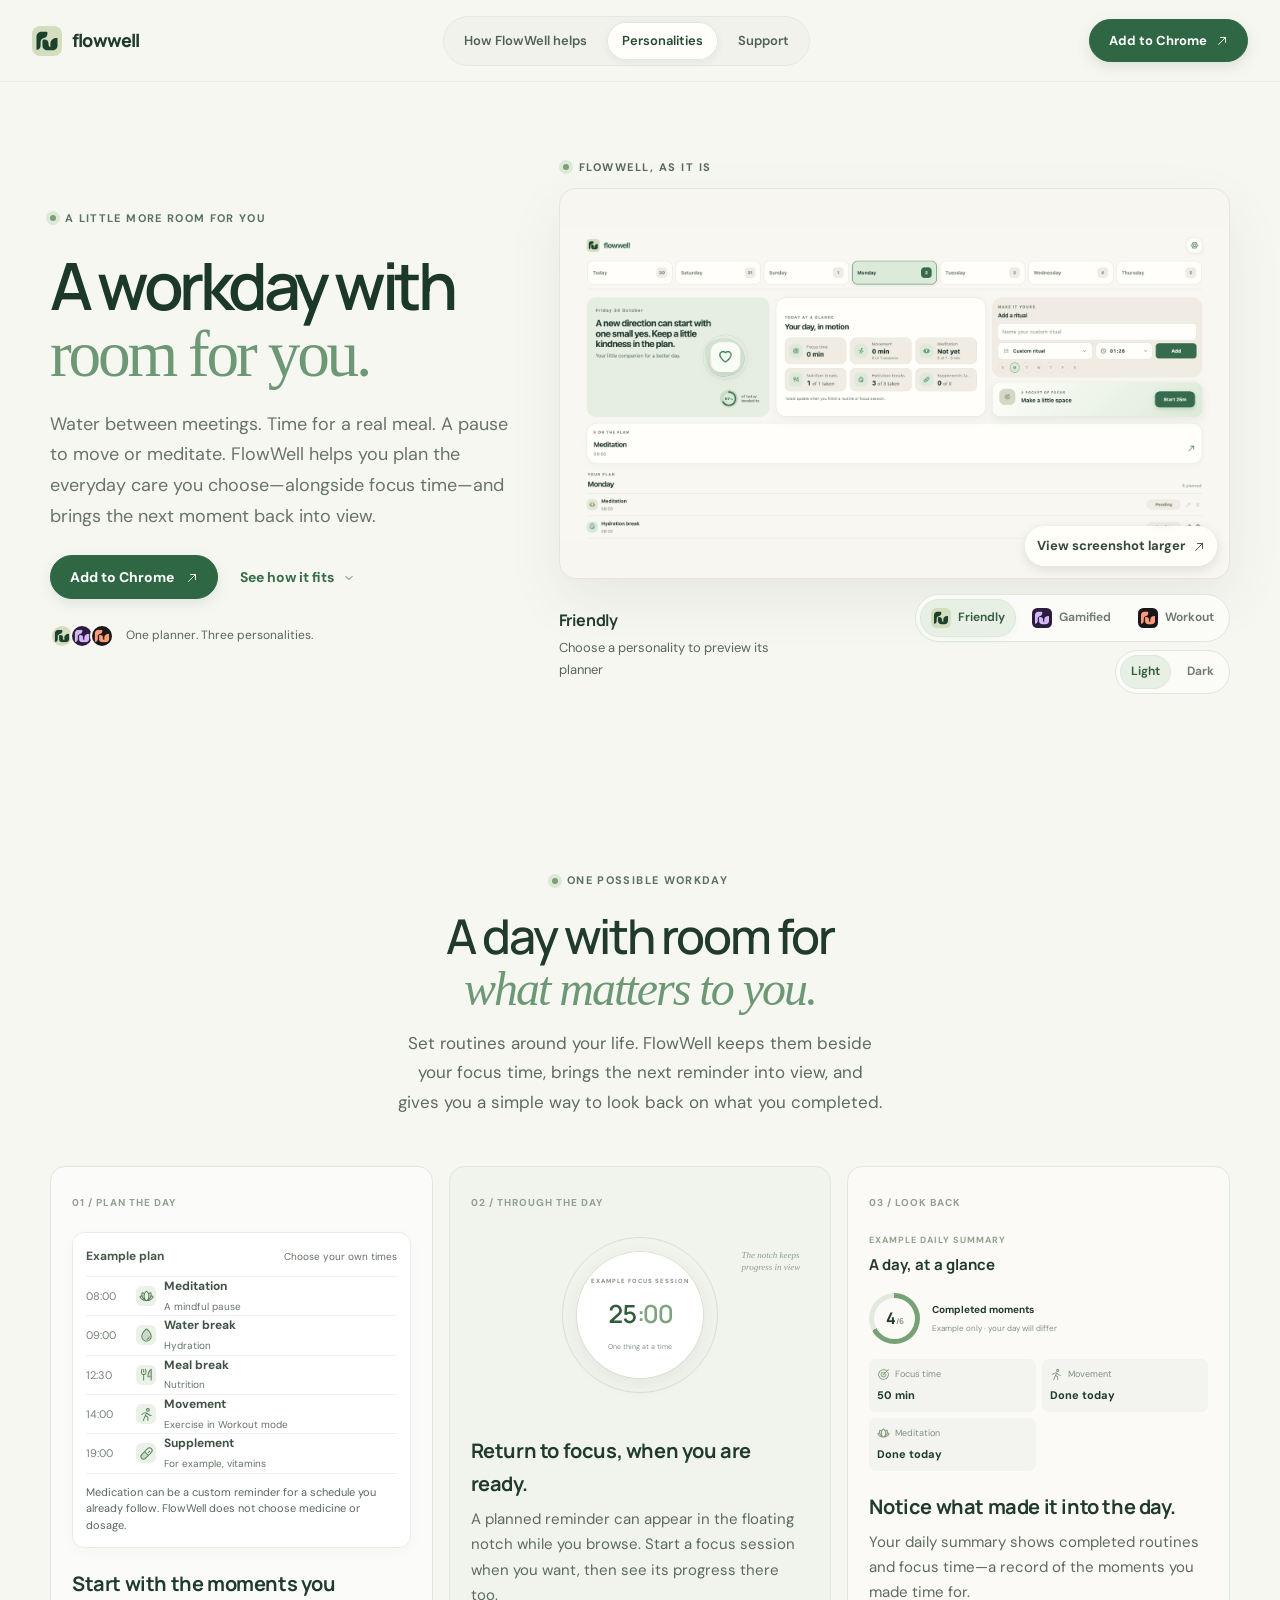
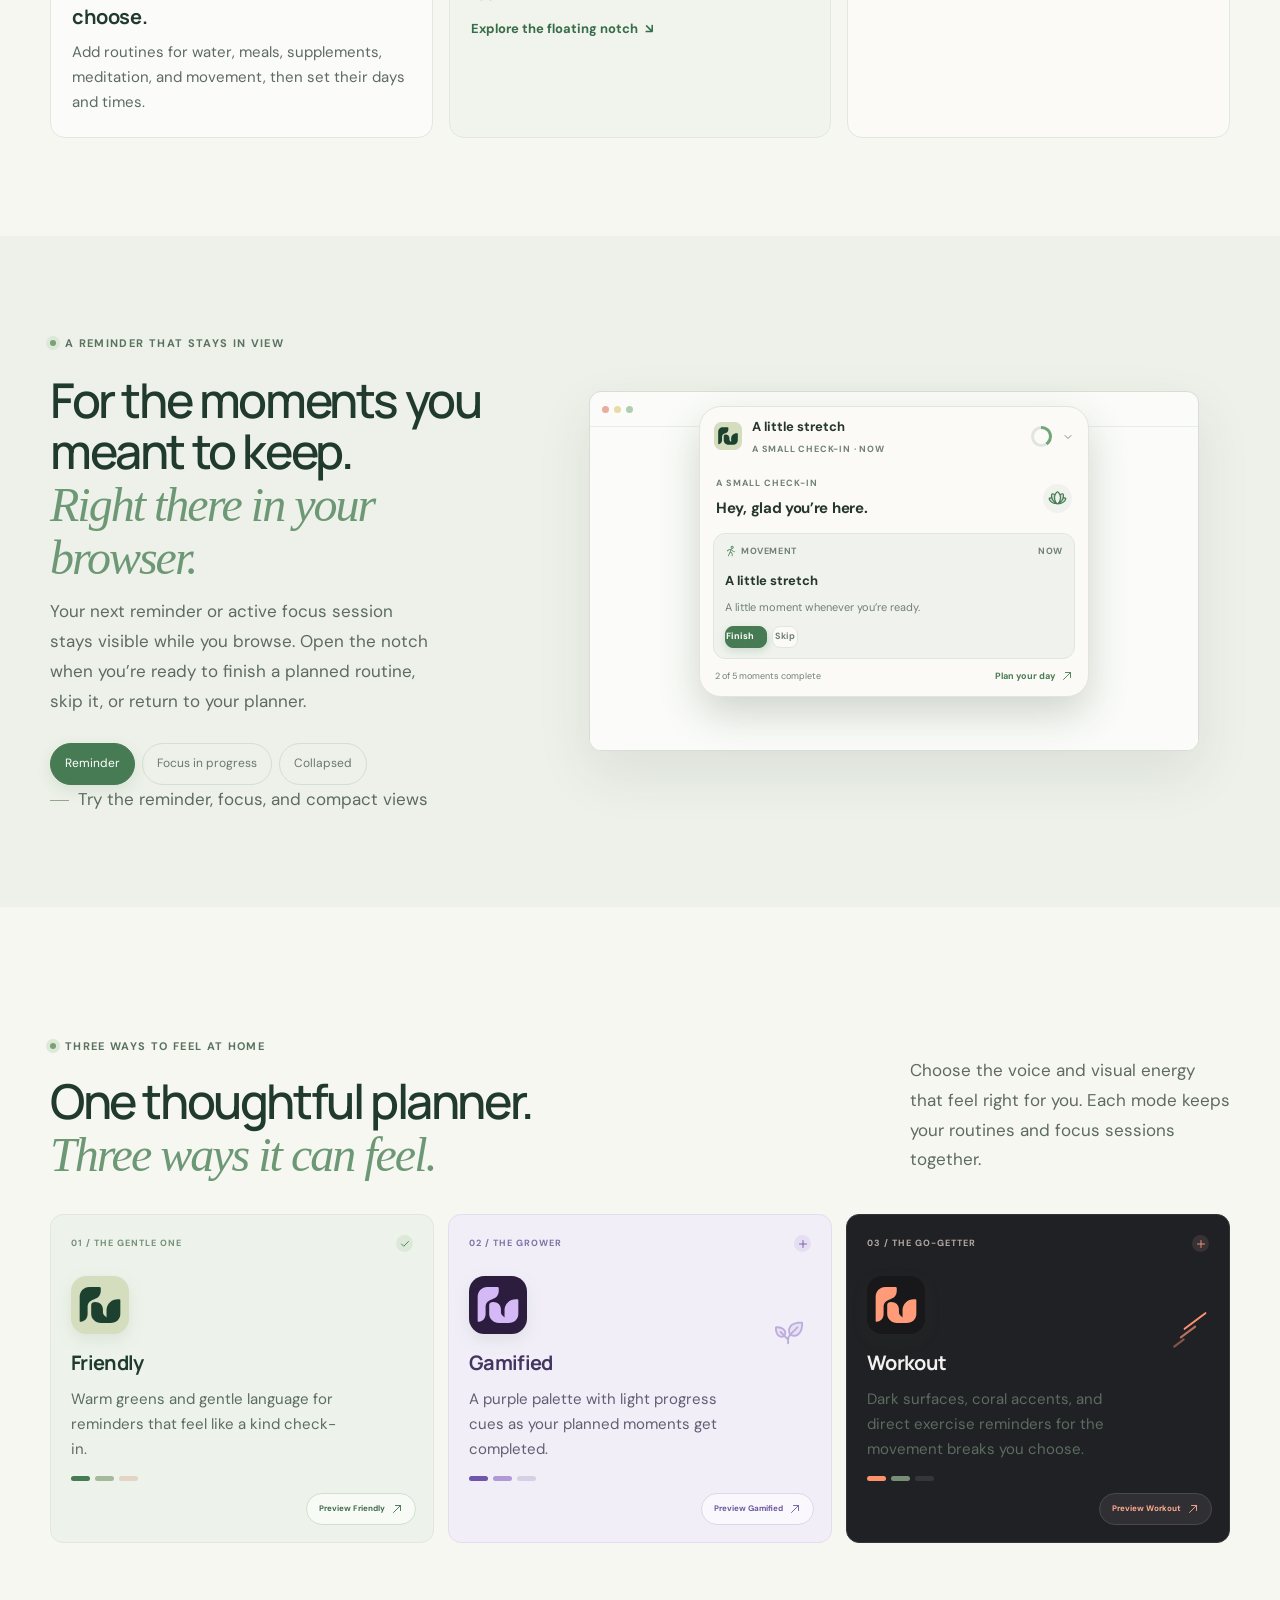
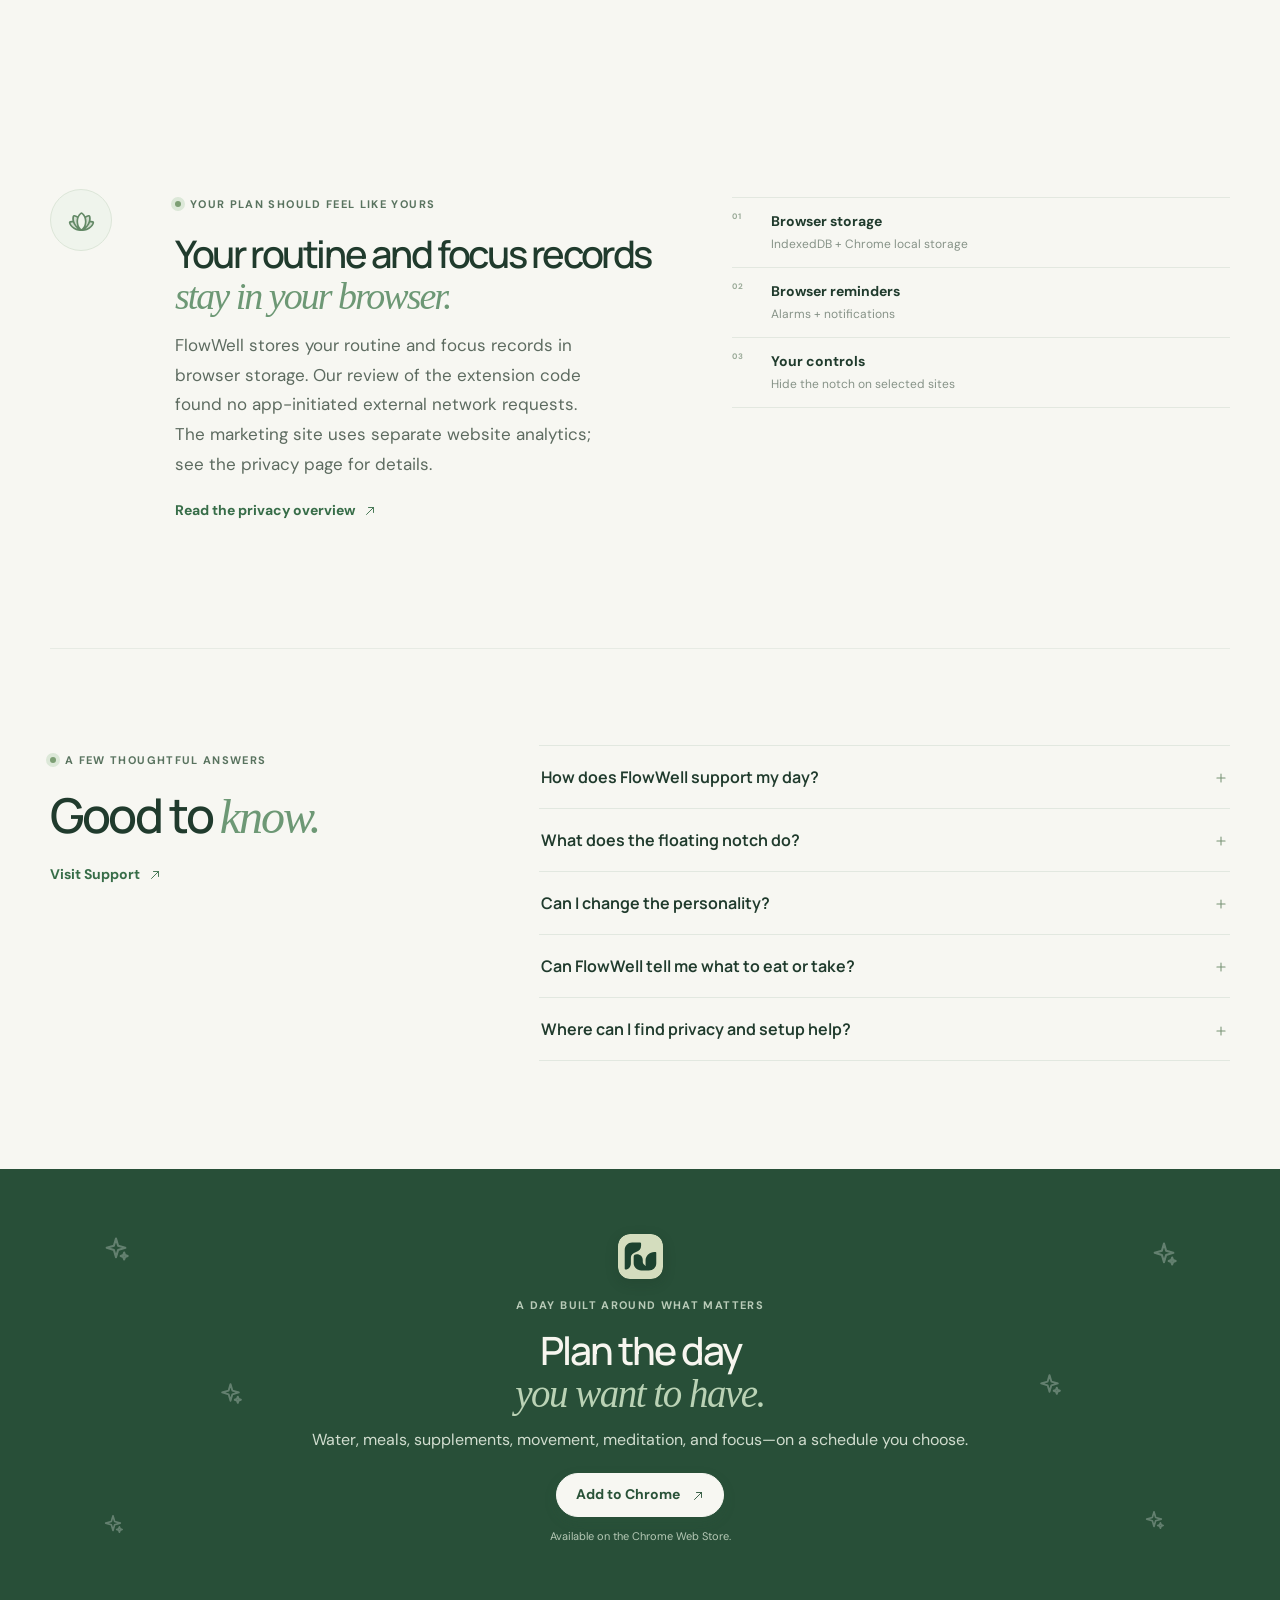
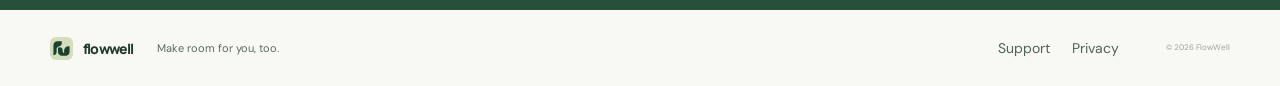
==== commit bac8cc8e: "Fix Vercel output and FlowWell favicon" ====
--- a/index.html
+++ b/index.html
@@ -2,22 +2,34 @@
 <html lang="en">
 <head>
   <meta charset="utf-8"><meta name="viewport" content="width=device-width,initial-scale=1">
-  <meta name="theme-color" content="#f7f7f2"><meta name="description" content="A day planner and wellness companion for your browser. Plan routines, make room for focus, and keep your day in view with FlowWell.">
-  <title>FlowWell — a little more room in your day</title><link rel="icon" href="/icon/flowwell-friendly-128.png"><link rel="preconnect" href="https://fonts.googleapis.com"><link rel="preconnect" href="https://fonts.gstatic.com" crossorigin><link href="https://fonts.googleapis.com/css2?family=DM+Sans:wght@400;500;600;700&family=Manrope:wght@400;500;600;700;800&display=swap" rel="stylesheet"><link rel="stylesheet" href="/styles.css">
+  <meta name="theme-color" content="#f7f7f2"><meta name="description" content="FlowWell helps you make room for hydration, meals, supplements, movement, meditation, and focus throughout your workday.">
+  <title>FlowWell — A workday with room for you</title><link rel="icon" type="image/svg+xml" href="/icon/flowwell.svg"><link rel="icon" type="image/png" sizes="128x128" href="/icon/flowwell-friendly-128.png"><link rel="apple-touch-icon" href="/icon/flowwell-friendly-128.png"><link rel="preconnect" href="https://fonts.googleapis.com"><link rel="preconnect" href="https://fonts.gstatic.com" crossorigin><link href="https://fonts.googleapis.com/css2?family=DM+Sans:wght@400;500;600;700&family=Manrope:wght@400;500;600;700;800&display=swap" rel="stylesheet"><link rel="stylesheet" href="/styles.css?v=20261030-1030center-gap">
 </head>
 <body class="home">
-<header class="site-header"><a class="brand" href="/" aria-label="FlowWell home"><img src="/icon/flowwell-friendly.svg" alt=""><span>flowwell</span></a><nav class="main-nav" aria-label="Main navigation"><a href="#how">How it works</a><a href="#personalities">Personalities</a><a href="/support">Support</a></nav><a class="button button-small header-cta" href="#install">Add to Chrome <span aria-hidden="true">↗</span></a><button class="menu-toggle" aria-label="Open navigation" aria-expanded="false"><i></i><i></i></button></header>
+<header class="site-header"><a class="brand" href="/" aria-label="FlowWell home"><img src="/icon/flowwell-friendly.svg" alt=""><span>flowwell</span></a><nav class="main-nav" aria-label="Main navigation"><a href="#how">How FlowWell helps</a><a href="#personalities">Personalities</a><a href="/support">Support</a></nav><a class="button button-small header-cta" href="https://chromewebstore.google.com/detail/flowwell/jfcfhemcnhclfepfifoajeejmgnkpngo" target="_blank" rel="noopener noreferrer">Add to Chrome <span aria-hidden="true">↗</span></a><button class="menu-toggle" aria-label="Open navigation" aria-expanded="false"><i></i><i></i></button></header>
 <main>
-<section class="hero section-wrap"><div class="hero-copy"><span class="eyebrow reveal"><i class="eyebrow-dot"></i> YOUR DAY, WITH A LITTLE MORE CARE</span><h1 class="reveal">Plan your day.<br><span class="serene-word">Keep the next step close.</span></h1><p class="hero-lede reveal">Set routines by day and time, start a focus session, and keep your next reminder in view while you browse. FlowWell’s daily summary brings your completed moments together.</p><div class="hero-actions reveal"><a class="button" href="#install">Add to Chrome <span aria-hidden="true">↗</span></a><a class="text-link" href="#how">Take a look <span aria-hidden="true">↓</span></a></div><div class="hero-note reveal"><span class="tiny-avatars"><img src="/icon/flowwell-friendly-128.png" alt=""><img src="/icon/flowwell-gamified-128.png" alt=""><img src="/icon/flowwell-workout-128.png" alt=""></span><span>Three ways to make it yours</span></div></div>
-<div class="hero-art reveal" aria-hidden="true"><div class="art-orbit orbit-one"></div><div class="art-orbit orbit-two"></div><div class="browser-frame"><div class="browser-bar"><span class="traffic"><i></i><i></i><i></i></span><span class="address-pill"><span class="lock">⌑</span> your-next-good-thing.com</span><span class="browser-dots">•••</span></div><div class="browser-page"><div class="page-top"><span class="page-logo">FIELDNOTES</span><span>Discover &nbsp; Journal &nbsp; About</span></div><div class="page-body"><span class="page-kicker">A slower kind of morning</span><div class="page-title-lines"><b></b><b></b></div><span class="page-line"></span><span class="page-line short"></span><div class="page-photo"><div class="sun"></div><div class="hill hill-a"></div><div class="hill hill-b"></div></div></div>
-<div class="notch-demo friendly" id="notch-demo"><button class="notch-capsule" aria-expanded="true"><img src="/icon/flowwell-friendly.svg" alt=""><span class="notch-title"><b id="notch-title">A little stretch</b><small id="notch-subtitle">A SMALL CHECK-IN · NOW</small></span><span class="notch-ring"><i></i></span><span class="notch-chevron">⌄</span></button><div class="notch-details" id="notch-details"><div class="notch-greeting"><div><small>A SMALL CHECK-IN</small><b>Hey, glad you’re here.</b></div><span class="mood-mark">✳</span></div><div class="reminder-preview" id="reminder-preview"><div class="reminder-meta"><span>◌ &nbsp;MOVEMENT</span><span>NOW</span></div><b>A little stretch</b><p>A little moment whenever you’re ready.</p><div class="notch-actions"><span>Finish ✓</span><span>15m</span><span>Skip</span></div></div><div class="notch-foot"><span>2 of 5 moments complete</span><b>Plan your day&nbsp; ↗</b></div></div></div>
-</div><div class="art-caption"><span class="caption-pulse"></span> YOUR DAY, JUST A LITTLE CLOSER</div><div class="float-chip chip-top"><span class="chip-icon">◷</span><span><b>25:00</b><small>FOCUS SESSION</small></span></div><div class="float-chip chip-bottom"><span class="chip-check">✓</span><span><b>One thing at a time</b><small>YOUR LITTLE COMPANION</small></span></div></div></section>
-<section class="ticker" aria-label="FlowWell features"><div class="ticker-track"><span>PLAN YOUR DAY</span><i>✳</i><span>FIND YOUR FOCUS</span><i>✳</i><span>REMEMBER THE LITTLE THINGS</span><i>✳</i><span>MAKE IT YOURS</span><i>✳</i><span>PLAN YOUR DAY</span><i>✳</i><span>FIND YOUR FOCUS</span><i>✳</i><span>REMEMBER THE LITTLE THINGS</span><i>✳</i><span>MAKE IT YOURS</span><i>✳</i></div></section>
-<section class="intro section-wrap" id="how"><div class="section-heading reveal"><span class="eyebrow"><i class="eyebrow-dot"></i> A SMALLER WAY TO RESET</span><h2>A clearer plan,<br><em>one moment at a time.</em></h2><p>Choose what repeats, focus on one task, and check what you have completed. FlowWell keeps the next reminder or active session visible in its floating notch.</p></div><div class="story-grid"><article class="story-card plan-card reveal"><span class="card-index">01 / PLAN</span><div class="mini-calendar"><div class="calendar-head"><b>Today, Tuesday</b><span>← &nbsp; →</span></div><div class="week-row"><span><small>MON</small><b>20</b></span><span class="active"><small>TUE</small><b>21</b></span><span><small>WED</small><b>22</b></span><span><small>THU</small><b>23</b></span><span><small>FRI</small><b>24</b></span></div><div class="agenda-row"><i class="agenda-dot green"></i><span><b>Morning reset</b><small>Hydration · 9:00 AM</small></span><strong>✓</strong></div><div class="agenda-row"><i class="agenda-dot lilac"></i><span><b>A moment to focus</b><small>Focus session · 10:30 AM</small></span><strong class="agenda-clock">◷</strong></div></div><h3>Give your day a shape.</h3><p>Plan routines by day and time, then see what’s coming up at a glance.</p></article><article class="story-card focus-card reveal"><span class="card-index">02 / FOCUS</span><div class="focus-visual"><div class="focus-halo"></div><div class="focus-disc"><span>FOCUS SESSION</span><b>24<span>:18</span></b><small>One thing at a time</small></div><div class="focus-dot dot-a"></div><div class="focus-dot dot-b"></div><span class="focus-label">A little pocket<br>of quiet</span></div><h3>Make room to focus.</h3><p>Start a focus session, keep its progress in the notch, and pause or finish when you need.</p></article><article class="story-card summary-card reveal"><span class="card-index">03 / NOTICE</span><div class="summary-top"><span>TODAY AT A GLANCE</span><b>Tuesday, October 21</b></div><div class="summary-complete"><div class="summary-ring"><span>4<small>/6</small></span></div><div><b>You're finding your rhythm.</b><small>Completed moments today</small></div></div><div class="summary-stats"><div><span>Focus time</span><b>50 min</b></div><div><span>Movement</span><b>15 min</b></div><div><span>Meditation</span><b>Done today</b></div></div><h3>See the moments you made.</h3><p>A daily activity summary reflects the routines and focus sessions you complete.</p></article></div></section>
-<section class="notch-section"><div class="notch-section-inner section-wrap"><div class="notch-copy reveal"><span class="eyebrow"><i class="eyebrow-dot"></i> A COMPANION IN THE CORNER</span><h2>A little nudge.<br><em>Right when you need it.</em></h2><p>The floating notch keeps the next reminder or your active focus session within reach. Open it to see the details, finish a moment, or plan your day.</p><div class="state-buttons" role="group" aria-label="Choose notch preview"><button class="state-btn active" data-state="reminder" aria-pressed="true">Reminder</button><button class="state-btn" data-state="focus" aria-pressed="false">Focus in progress</button><button class="state-btn" data-state="collapsed" aria-pressed="false">Collapsed</button></div><p class="state-hint"><span class="hint-line"></span> Tap a state to see it in action</p></div><div class="notch-stage reveal"><div class="stage-browser"><div class="stage-top"><span class="traffic"><i></i><i></i><i></i></span><span class="address-pill">◉ &nbsp; notes-for-later.com</span></div><div class="stage-copy"><span>MAKE A LITTLE ROOM</span><b>Slow mornings<br>start the night before.</b><i></i><i></i><i></i></div><div class="notch-demo friendly" id="interactive-notch"><button class="notch-capsule" aria-expanded="true"><img src="/icon/flowwell-friendly.svg" alt=""><span class="notch-title"><b class="n-title">A little stretch</b><small class="n-sub">READY WHEN YOU ARE</small></span><span class="notch-ring"><i></i></span><span class="notch-chevron">⌄</span></button><div class="notch-details"><div class="notch-greeting"><div><small class="n-overline">A SMALL CHECK-IN</small><b class="n-greeting">Hey, glad you’re here.</b></div><span class="mood-mark">✳</span></div><div class="reminder-preview"><div class="reminder-meta"><span class="n-category">◌ &nbsp;MOVEMENT</span><span class="n-time">NOW</span></div><b class="n-reminder-title">A little stretch</b><p class="n-prompt">A little moment whenever you’re ready.</p><div class="notch-actions n-actions"><span>Finish ✓</span><span>15m</span><span>Skip</span></div></div><div class="notch-foot"><span>2 of 5 moments complete</span><b>Plan your day&nbsp; ↗</b></div></div></div></div></div></div></section>
-<section class="personality-section section-wrap" id="personalities"><div class="personality-heading reveal"><div><span class="eyebrow"><i class="eyebrow-dot"></i> THREE PERSONALITIES</span><h2>Same day.<br><em>Your kind of energy.</em></h2></div><p>Choose the palette and personality that makes FlowWell feel like yours. Switch modes whenever you like.</p></div><div class="personality-grid"><article class="personality-card friendly-card reveal" data-personality="friendly"><div class="personality-top"><span>01 / THE GENTLE ONE</span><span class="personality-check">✓</span></div><img class="personality-logo" src="/icon/flowwell-friendly.svg" alt="Friendly FlowWell logo"><h3>Friendly</h3><p>Soft greens, warm neutrals, and a little encouragement when it’s time for a check-in.</p><div class="swatches"><i></i><i></i><i></i></div><button class="personality-select" data-mode="friendly">Preview Friendly <span>↗</span></button></article><article class="personality-card gamified-card reveal" data-personality="gamified"><div class="personality-top"><span>02 / THE GROWER</span><span class="personality-check">✓</span></div><img class="personality-logo" src="/icon/flowwell-gamified.svg" alt="Gamified FlowWell logo"><div class="plant-ornament">✳</div><h3>Gamified</h3><p>A purple palette with gentle progress details that give completed moments a place to grow.</p><div class="swatches"><i></i><i></i><i></i></div><button class="personality-select" data-mode="gamified">Preview Gamified <span>↗</span></button></article><article class="personality-card workout-card reveal" data-personality="workout"><div class="personality-top"><span>03 / THE GO-GETTER</span><span class="personality-check">✓</span></div><img class="personality-logo" src="/icon/flowwell-workout.svg" alt="Workout FlowWell logo"><div class="motion-lines"><i></i><i></i><i></i></div><h3>Workout</h3><p>Near-black surfaces, coral accents, and movement reminders framed as exercise.</p><div class="swatches"><i></i><i></i><i></i></div><button class="personality-select" data-mode="workout">Preview Workout <span>↗</span></button></article></div></section>
-<section class="routine-section"><div class="section-wrap routine-inner"><div class="routine-copy reveal"><span class="eyebrow"><i class="eyebrow-dot"></i> YOUR ROUTINE, YOUR RHYTHM</span><h2>Remember the<br><em>little things.</em></h2><p>Choose the moments you want to make space for. Set a time and the days it repeats. FlowWell keeps them in your plan and gives you a small reminder when they’re due.</p><ul class="routine-list"><li><span>◌</span>Meditation &amp; movement</li><li><span>◌</span>Hydration, nutrition &amp; supplements</li><li><span>◌</span>Your own custom routines</li></ul></div><div class="routine-visual reveal"><div class="routine-blob"></div><div class="routine-note"><span class="note-overline">A FEW MOMENTS, MADE YOURS</span><div class="routine-item"><span class="routine-icon mint">⌁</span><span><b>Water break</b><small>Hydration · 9:30 AM</small></span><i>✓</i></div><div class="routine-item"><span class="routine-icon peach">◉</span><span><b>A little quiet</b><small>Meditation · 12:00 PM</small></span><i class="routine-upcoming">10m</i></div><div class="routine-item"><span class="routine-icon lilac">✳</span><span><b>Evening vitamins</b><small>Supplement · 7:00 PM</small></span><i class="routine-upcoming">—</i></div><div class="routine-add">＋ &nbsp; Add a routine</div></div><span class="routine-spark spark-a">✳</span><span class="routine-spark spark-b">✳</span></div></div></section>
-<section class="privacy-strip section-wrap"><div class="privacy-mark reveal"><span>◌</span></div><div class="privacy-content reveal"><span class="eyebrow"><i class="eyebrow-dot"></i> MADE FOR YOUR EVERYDAY</span><h2>Your routines stay<br><em>close to home.</em></h2><p>The extension code stores planner records in your browser using IndexedDB and Chrome local storage. Our code review did not find app-initiated external network requests. See the privacy page for permissions and details to confirm.</p><a class="text-link" href="/privacy">Read the privacy overview <span>↗</span></a></div><div class="privacy-lines reveal"><div><b>01</b><span>Browser storage</span><small>IndexedDB + Chrome local storage</small></div><div><b>02</b><span>Browser reminders</span><small>Alarms + notifications</small></div><div><b>03</b><span>Your controls</span><small>Hide the notch on selected sites</small></div></div></section>
-<section class="faq-section section-wrap"><div class="faq-heading reveal"><span class="eyebrow"><i class="eyebrow-dot"></i> A FEW THINGS YOU MIGHT WONDER</span><h2>Good to <em>know.</em></h2><a class="text-link" href="/support">Visit Support <span>↗</span></a></div><div class="faq-list reveal"><details><summary>What is FlowWell?<span>＋</span></summary><p>FlowWell is a day planner and wellness companion for Chrome. It helps you plan recurring routines, start focus sessions, and see the moments you complete each day.</p></details><details><summary>What does the floating notch do?<span>＋</span></summary><p>It shows an upcoming or due reminder, or the progress of an active focus session. Open it to see details, complete or snooze a reminder, pause or finish focus, and open your planner.</p></details><details><summary>Can I change the personality?<span>＋</span></summary><p>Yes. Choose Friendly, Gamified, or Workout mode in FlowWell settings. Each has its own colors and tone. Workout mode calls movement reminders “Exercise.”</p></details><details><summary>Does FlowWell give health advice?<span>＋</span></summary><p>No. FlowWell lets you schedule reminders and routines that you choose. It does not assess your health or recommend supplements, exercise, or nutrition.</p></details><details><summary>Where can I find privacy and support details?<span>＋</span></summary><p>See the <a href="/privacy">privacy overview</a> for what the extension code shows about storage and permissions, and <a href="/support">Support</a> for setup and troubleshooting.</p></details></div></section>
-<section class="install-section" id="install"><div class="install-inner reveal"><img src="/icon/flowwell-friendly.svg" alt=""><span class="eyebrow">A LITTLE MORE FLOW, WHEN YOU NEED IT</span><h2>Make room for<br><em>your kind of day.</em></h2><p>FlowWell is a Chrome extension for routines, focus, and everyday moments.</p><a class="button button-light" href="#install">Add to Chrome <span>↗</span></a><small class="install-note">Chrome Web Store listing link will be added here.</small></div><span class="install-flower flower-one">✳</span><span class="install-flower flower-two">✳</span><span class="install-flower flower-three">✳</span></section>
-</main><footer class="site-footer"><a class="brand footer-brand" href="/"><img src="/icon/flowwell-friendly.svg" alt=""><span>flowwell</span></a><span class="footer-note">A little more room in your day.</span><nav><a href="/support">Support</a><a href="/privacy">Privacy</a></nav><small>© <span data-year>2026</span> FlowWell</small></footer><script src="/icons.js" defer></script><script src="/app.js" defer></script></body></html>
+<section class="hero section-wrap">
+  <div class="hero-copy">
+    <span class="eyebrow reveal"><i class="eyebrow-dot"></i> A LITTLE MORE ROOM FOR YOU</span>
+    <h1 class="reveal">A workday with<br><span class="serene-word">room for you.</span></h1>
+    <p class="hero-lede reveal">Water between meetings. Time for a real meal. A pause to move or meditate. FlowWell helps you plan the everyday care you choose—alongside focus time—and brings the next moment back into view.</p>
+    <div class="hero-actions reveal"><a class="button" href="https://chromewebstore.google.com/detail/flowwell/jfcfhemcnhclfepfifoajeejmgnkpngo" target="_blank" rel="noopener noreferrer">Add to Chrome <span aria-hidden="true">↗</span></a><a class="text-link" href="#how">See how it fits <span aria-hidden="true">↓</span></a></div>
+    <div class="hero-note reveal"><span class="tiny-avatars"><img src="/icon/flowwell-friendly-128.png" alt=""><img src="/icon/flowwell-gamified-128.png" alt=""><img src="/icon/flowwell-workout-128.png" alt=""></span><span>One planner. Three personalities.</span></div>
+  </div>
+  <div class="hero-visual reveal" data-mode="friendly" data-theme="light">
+    <div class="product-shot-label"><span class="eyebrow-dot"></span> FLOWWELL, AS IT IS</div>
+    <figure class="product-shot-frame"><button class="product-shot-open" type="button" aria-label="Enlarge Friendly light mode planner screenshot"><img id="planner-shot" src="/screenshots/flowwell-friendly-planner.png?v=20261030-1030center-gap" alt="FlowWell day planner in Friendly light mode, showing a weekly plan, daily summary, and routine list" fetchpriority="high"><span class="zoom-hint">View screenshot larger <span aria-hidden="true">↗</span></span></button></figure>
+    <div class="shot-controls"><div class="shot-caption"><b id="shot-mode-name">Friendly</b><span>Choose a personality to preview its planner</span></div><div class="shot-picker-groups"><div class="shot-mode-tabs" role="group" aria-label="Preview FlowWell planner by personality"><button class="shot-mode active" type="button" data-shot-mode="friendly" aria-pressed="true"><img src="/icon/flowwell-friendly.svg" alt=""><span>Friendly</span></button><button class="shot-mode" type="button" data-shot-mode="gamified" aria-pressed="false"><img src="/icon/flowwell-gamified.svg" alt=""><span>Gamified</span></button><button class="shot-mode" type="button" data-shot-mode="workout" aria-pressed="false"><img src="/icon/flowwell-workout.svg" alt=""><span>Workout</span></button></div><div class="shot-theme-tabs" role="group" aria-label="Choose planner color appearance"><button class="shot-theme active" type="button" data-shot-theme="light" aria-pressed="true">Light</button><button class="shot-theme" type="button" data-shot-theme="dark" aria-pressed="false">Dark</button></div></div></div>
+  </div>
+</section>
+<dialog class="shot-dialog" id="planner-lightbox" data-theme="light" aria-labelledby="shot-dialog-title"><div class="shot-dialog-inner"><button class="shot-dialog-close" type="button" aria-label="Close enlarged screenshot">×</button><h2 id="shot-dialog-title">FlowWell planner preview</h2><img id="planner-shot-large" src="/screenshots/flowwell-friendly-planner.png?v=20261030-1030center-gap" alt="FlowWell day planner in Friendly light mode"><p id="shot-dialog-caption">Friendly · Light mode</p></div></dialog>
+<section class="day-story section-wrap" id="how"><div class="section-heading reveal"><span class="eyebrow"><i class="eyebrow-dot"></i> ONE POSSIBLE WORKDAY</span><h2>A day with room for<br><em>what matters to you.</em></h2><p>Set routines around your life. FlowWell keeps them beside your focus time, brings the next reminder into view, and gives you a simple way to look back on what you completed.</p></div><div class="story-grid"><article class="story-card plan-card reveal"><span class="card-index">01 / PLAN THE DAY</span><div class="day-sequence"><div class="sequence-heading"><b>Example plan</b><small>Choose your own times</small></div><div class="sequence-row"><time>08:00</time><span class="sequence-icon" data-icon="meditation"></span><span><b>Meditation</b><small>A mindful pause</small></span></div><div class="sequence-row"><time>09:00</time><span class="sequence-icon" data-icon="hydration"></span><span><b>Water break</b><small>Hydration</small></span></div><div class="sequence-row"><time>12:30</time><span class="sequence-icon" data-icon="nutrition"></span><span><b>Meal break</b><small>Nutrition</small></span></div><div class="sequence-row"><time>14:00</time><span class="sequence-icon" data-icon="workout"></span><span><b>Movement</b><small>Exercise in Workout mode</small></span></div><div class="sequence-row"><time>19:00</time><span class="sequence-icon" data-icon="supplement"></span><span><b>Supplement</b><small>For example, vitamins</small></span></div><p class="sequence-foot">Medication can be a custom reminder for a schedule you already follow. FlowWell does not choose medicine or dosage.</p></div><h3>Start with the moments you choose.</h3><p>Add routines for water, meals, supplements, meditation, and movement, then set their days and times.</p></article><article class="story-card focus-card reveal"><span class="card-index">02 / THROUGH THE DAY</span><div class="focus-visual"><div class="focus-halo"></div><div class="focus-disc"><span>EXAMPLE FOCUS SESSION</span><b>25<span>:00</span></b><small>One thing at a time</small></div><span class="focus-label">The notch keeps<br>progress in view</span></div><h3>Return to focus, when you are ready.</h3><p>A planned reminder can appear in the floating notch while you browse. Start a focus session when you want, then see its progress there too.</p><a class="story-inline-link" href="#notch">Explore the floating notch <span aria-hidden="true">↘</span></a></article><article class="story-card summary-card reveal"><span class="card-index">03 / LOOK BACK</span><div class="summary-top"><span>EXAMPLE DAILY SUMMARY</span><b>A day, at a glance</b></div><div class="summary-complete"><div class="summary-ring"><span>4<small>/6</small></span></div><div><b>Completed moments</b><small>Example only · your day will differ</small></div></div><div class="summary-stats"><div><span>Focus time</span><b>50 min</b></div><div><span>Movement</span><b>Done today</b></div><div><span>Meditation</span><b>Done today</b></div></div><h3>Notice what made it into the day.</h3><p>Your daily summary shows completed routines and focus time—a record of the moments you made time for.</p></article></div></section>
+<section class="notch-section" id="notch"><div class="notch-section-inner section-wrap"><div class="notch-copy reveal"><span class="eyebrow"><i class="eyebrow-dot"></i> A REMINDER THAT STAYS IN VIEW</span><h2>For the moments you meant to keep.<br><em>Right there in your browser.</em></h2><p>Your next reminder or active focus session stays visible while you browse. Open the notch when you’re ready to finish a planned routine, skip it, or return to your planner.</p><div class="state-buttons" role="group" aria-label="Choose notch preview"><button class="state-btn active" data-state="reminder" aria-pressed="true">Reminder</button><button class="state-btn" data-state="focus" aria-pressed="false">Focus in progress</button><button class="state-btn" data-state="collapsed" aria-pressed="false">Collapsed</button></div><p class="state-hint"><span class="hint-line"></span> Try the reminder, focus, and compact views</p></div><div class="notch-stage reveal"><div class="stage-browser"><div class="stage-top" aria-hidden="true"><span class="traffic"><i></i><i></i><i></i></span></div><div class="stage-surface" aria-hidden="true"></div><div class="notch-demo friendly" id="interactive-notch"><button class="notch-capsule" aria-expanded="true"><img src="/icon/flowwell-friendly.svg" alt=""><span class="notch-title"><b class="n-title">A little stretch</b><small class="n-sub">READY WHEN YOU ARE</small></span><span class="notch-ring"><i></i></span><span class="notch-chevron">⌄</span></button><div class="notch-details" aria-live="polite"><div class="notch-greeting"><div><small class="n-overline">A SMALL CHECK-IN</small><b class="n-greeting">Hey, glad you’re here.</b></div><span class="mood-mark">✳</span></div><div class="reminder-preview"><div class="reminder-meta"><span class="n-category">◌ &nbsp;MOVEMENT</span><span class="n-time">NOW</span></div><b class="n-reminder-title">A little stretch</b><p class="n-prompt">A little moment whenever you’re ready.</p><div class="notch-actions n-actions"><span>Finish ✓</span><span>Skip</span></div></div><div class="notch-foot"><span>2 of 5 moments complete</span><b>Plan your day&nbsp; ↗</b></div></div></div></div></div></div></section>
+<section class="personality-section section-wrap" id="personalities"><div class="personality-heading reveal"><div><span class="eyebrow"><i class="eyebrow-dot"></i> THREE WAYS TO FEEL AT HOME</span><h2>One thoughtful planner.<br><em>Three ways it can feel.</em></h2></div><p>Choose the voice and visual energy that feel right for you. Each mode keeps your routines and focus sessions together.</p></div><div class="personality-grid"><article class="personality-card friendly-card reveal" data-personality="friendly"><div class="personality-top"><span>01 / THE GENTLE ONE</span><span class="personality-check">✓</span></div><img class="personality-logo" src="/icon/flowwell-friendly.svg" alt="Friendly FlowWell logo"><h3>Friendly</h3><p>Warm greens and gentle language for reminders that feel like a kind check-in.</p><div class="swatches"><i></i><i></i><i></i></div><button class="personality-select" data-mode="friendly">Preview Friendly <span>↗</span></button></article><article class="personality-card gamified-card reveal" data-personality="gamified"><div class="personality-top"><span>02 / THE GROWER</span><span class="personality-check">✓</span></div><img class="personality-logo" src="/icon/flowwell-gamified.svg" alt="Gamified FlowWell logo"><div class="plant-ornament">✳</div><h3>Gamified</h3><p>A purple palette with light progress cues as your planned moments get completed.</p><div class="swatches"><i></i><i></i><i></i></div><button class="personality-select" data-mode="gamified">Preview Gamified <span>↗</span></button></article><article class="personality-card workout-card reveal" data-personality="workout"><div class="personality-top"><span>03 / THE GO-GETTER</span><span class="personality-check">✓</span></div><img class="personality-logo" src="/icon/flowwell-workout.svg" alt="Workout FlowWell logo"><div class="motion-lines"><i></i><i></i><i></i></div><h3>Workout</h3><p>Dark surfaces, coral accents, and direct exercise reminders for the movement breaks you choose.</p><div class="swatches"><i></i><i></i><i></i></div><button class="personality-select" data-mode="workout">Preview Workout <span>↗</span></button></article></div></section>
+
+<section class="privacy-strip section-wrap"><div class="privacy-mark reveal"><span>◌</span></div><div class="privacy-content reveal"><span class="eyebrow"><i class="eyebrow-dot"></i> YOUR PLAN SHOULD FEEL LIKE YOURS</span><h2>Your routine and focus records<br><em>stay in your browser.</em></h2><p>FlowWell stores your routine and focus records in browser storage. Our review of the extension code found no app-initiated external network requests. The marketing site uses separate website analytics; see the privacy page for details.</p><a class="text-link" href="/privacy">Read the privacy overview <span>↗</span></a></div><div class="privacy-lines reveal"><div><b>01</b><span>Browser storage</span><small>IndexedDB + Chrome local storage</small></div><div><b>02</b><span>Browser reminders</span><small>Alarms + notifications</small></div><div><b>03</b><span>Your controls</span><small>Hide the notch on selected sites</small></div></div></section>
+<section class="faq-section section-wrap"><div class="faq-heading reveal"><span class="eyebrow"><i class="eyebrow-dot"></i> A FEW THOUGHTFUL ANSWERS</span><h2>Good to <em>know.</em></h2><a class="text-link" href="/support">Visit Support <span>↗</span></a></div><div class="faq-list reveal"><details><summary>How does FlowWell support my day?<span>＋</span></summary><p>FlowWell helps you plan recurring routines, make room for focus, and see the moments you complete. Gentle reminders in the floating notch can bring your next planned moment back into view while you browse. You choose what to schedule and when.</p></details><details><summary>What does the floating notch do?<span>＋</span></summary><p>It keeps your next reminder or active focus session visible. Open it to see details, finish or skip a due reminder, pause or finish focus, and return to your planner.</p></details><details><summary>Can I change the personality?<span>＋</span></summary><p>Yes. Choose Friendly, Gamified, or Workout mode in FlowWell settings. Each has its own colors and tone. Workout mode calls movement reminders “Exercise.”</p></details><details><summary>Can FlowWell tell me what to eat or take?<span>＋</span></summary><p>No. You choose the routines and timing; FlowWell does not give health, nutrition, or medication advice. Supplements have a reminder category. For medication, you can create a custom reminder for a schedule you already follow—FlowWell does not choose a medicine or dosage.</p></details><details><summary>Where can I find privacy and setup help?<span>＋</span></summary><p>See the <a href="/privacy">privacy overview</a> for what the extension code shows about storage and permissions, and <a href="/support">Support</a> for setup and troubleshooting.</p></details></div></section>
+<section class="install-section" id="install"><div class="install-spark-field" aria-hidden="true"><span></span><span></span><span></span><span></span><span></span><span></span></div><div class="install-inner reveal"><img src="/icon/flowwell-friendly.svg" alt=""><span class="eyebrow">A DAY BUILT AROUND WHAT MATTERS</span><h2>Plan the day<br><em>you want to have.</em></h2><p>Water, meals, supplements, movement, meditation, and focus—on a schedule you choose.</p><a class="button button-light" href="https://chromewebstore.google.com/detail/flowwell/jfcfhemcnhclfepfifoajeejmgnkpngo" target="_blank" rel="noopener noreferrer">Add to Chrome <span>↗</span></a><small class="install-note">Available on the Chrome Web Store.</small></div></section>
+</main><footer class="site-footer"><a class="brand footer-brand" href="/"><img src="/icon/flowwell-friendly.svg" alt=""><span>flowwell</span></a><span class="footer-note">Make room for you, too.</span><nav><a href="/support">Support</a><a href="/privacy">Privacy</a></nav><small>© <span data-year>2026</span> FlowWell</small></footer><script src="/icons.js" defer></script><script src="/app.js?v=20261030-1030center-gap" defer></script><script>window.va = window.va || function () { (window.vaq = window.vaq || []).push(arguments); };</script>
+<script defer src="/_vercel/insights/script.js"></script>
+</body></html>
--- a/styles.css
+++ b/styles.css
@@ -11,3 +11,307 @@
 .icon-back-link .fw-product-icon{transform:rotate(90deg);color:#789375}.calendar-head .calendar-direction{display:inline-flex;align-items:center;justify-content:center;vertical-align:middle;font-style:normal}.calendar-head .calendar-direction.left{transform:rotate(90deg)}.calendar-head .calendar-direction.right{transform:rotate(-90deg);margin-left:5px}.calendar-head .fw-product-icon svg{width:11px;height:11px}.summary-stats div>span{display:flex;align-items:center;gap:5px}.summary-stats .fw-product-icon{color:#789375}.privacy-mark .fw-product-icon svg{width:27px;height:27px}
 .install-inner>img{filter:none;opacity:1;border-radius:12px;box-shadow:0 4px 13px #142b1d2e}.install-flower{opacity:.15;font-size:136px}.flower-two{font-size:170px}.flower-three{font-size:48px}
 @media(prefers-reduced-motion:reduce){*,*::before,*::after{scroll-behavior:auto!important;animation-duration:.01ms!important;animation-iteration-count:1!important;transition-duration:.01ms!important;transition-delay:0ms!important}.reveal{opacity:1;transform:none}}
+
+/* Refined controls and softer product-preview motion */
+.button{min-height:44px;padding-inline:19px;gap:12px;font-size:12px;box-shadow:0 5px 14px #2f66431f;transition:transform .38s var(--ease),box-shadow .38s var(--ease),background-color .3s,border-color .3s}
+.button:hover{transform:translateY(-2px);box-shadow:0 9px 20px #2f664426}
+.button-small{min-height:36px;padding-inline:15px;font-size:10px;gap:9px}
+.button:active,.personality-select:active,.state-btn:active{transform:translateY(0) scale(.97)}
+.notch-demo{display:grid;grid-template-rows:58px auto;transition:grid-template-rows .52s var(--ease),border-radius .4s,background-color .4s,color .4s,box-shadow .4s}
+.notch-demo.collapsed{height:auto;grid-template-rows:58px 0fr}
+.notch-details{min-height:0;overflow:hidden;animation:detail-in .52s var(--ease) both;transition:opacity .3s var(--ease),transform .45s var(--ease),padding .4s var(--ease)}
+.notch-demo.collapsed .notch-details{display:block;opacity:0;transform:translateY(-7px);padding-block:0}
+.notch-actions{display:flex;align-items:center;gap:7px;min-height:29px}
+.notch-actions span{height:27px;padding:0 11px;display:inline-flex;align-items:center;justify-content:center;gap:5px;border:1px solid var(--n-border);border-radius:999px;color:var(--n-muted);font-size:8px;font-weight:700;letter-spacing:.05px;background:var(--n-bg);transition:transform .28s var(--ease),background-color .28s,border-color .28s,color .28s,box-shadow .28s}
+.notch-actions span:first-child{padding-inline:12px;background:var(--n-accent);color:#fff;border-color:var(--n-accent);box-shadow:0 3px 9px color-mix(in srgb,var(--n-accent) 20%,transparent)}
+.notch-actions span:first-child .fw-product-icon{width:12px;height:12px;margin:0 0 0 1px}
+.notch-demo.focus-preview .notch-ring{animation:ring-pulse 2.8s ease-in-out infinite}
+.state-btn{padding:8px 11px;border-radius:999px;transition:transform .3s var(--ease),background-color .3s,border-color .3s,color .3s,box-shadow .3s}
+.state-btn:hover{transform:translateY(-2px)}
+.state-btn.active{box-shadow:0 5px 14px #477b5320}
+.personality-select{min-height:32px;padding:0 12px;display:inline-flex;align-items:center;gap:6px;transition:transform .3s var(--ease),background-color .3s,border-color .3s,color .3s,box-shadow .3s}
+.personality-select span{margin-left:0;transition:transform .3s var(--ease)}
+.personality-select:hover{transform:translateY(-2px);box-shadow:0 5px 13px #264a2914}
+.personality-select:hover span{transform:translate(2px,-2px)}
+.hero-actions .text-link{transition:transform .3s var(--ease),color .3s}
+.hero-actions .text-link:hover{transform:translateY(-1px)}
+.story-card,.personality-card{transition:transform .48s var(--ease),box-shadow .48s var(--ease),border-color .35s var(--ease)}
+.story-card:hover,.personality-card:hover{transform:translateY(-5px)}
+@keyframes ring-pulse{0%,100%{box-shadow:0 0 0 0 color-mix(in srgb,var(--n-ring) 0%,transparent)}50%{box-shadow:0 0 0 4px color-mix(in srgb,var(--n-ring) 13%,transparent)}}
+@media(max-width:390px){.button{min-height:42px;padding-inline:16px}.button-small{min-height:35px}.notch-actions span{height:26px}}
+
+/* Keep the notch preview actions quiet and proportionate to the card. */
+.notch-actions{gap:6px;min-height:24px}
+.notch-actions span{box-sizing:border-box;width:28px;height:24px;padding:0 4px;border-radius:8px;font-size:7px;line-height:1;letter-spacing:0;white-space:nowrap}
+.notch-actions span:first-child{width:44px;padding:0 5px;gap:3px;border-radius:8px}
+.notch-actions span:first-child .fw-product-icon{width:9px;height:9px;margin:0}
+@media(max-width:390px){.notch-actions span{height:23px}.notch-actions span:first-child{width:42px}}
+.notch-actions{gap:5px;min-height:22px}
+.notch-actions span{width:26px;height:22px;font-size:7px}
+.notch-actions span:first-child{width:42px;padding-inline:4px}
+.notch-actions span:first-child .fw-product-icon{width:8px;height:8px}
+@media(max-width:390px){.notch-actions span{height:22px}.notch-actions span:first-child{width:40px}}
+
+/* Hard-sized notch mock actions: keep their footprint clear at every scale. */
+#notch-demo .notch-actions{display:flex!important;align-items:center!important;gap:8px!important;min-height:0!important;margin-top:10px!important}
+#notch-demo .notch-actions > span{box-sizing:border-box!important;display:inline-flex!important;align-items:center!important;justify-content:center!important;flex:0 0 auto!important;width:38px!important;min-width:38px!important;max-width:38px!important;height:28px!important;min-height:28px!important;max-height:28px!important;padding:0 5px!important;border:1px solid var(--n-border)!important;border-radius:8px!important;font:650 8px/1 var(--sans)!important;white-space:nowrap!important;box-shadow:none!important}
+#notch-demo .notch-actions > span:first-child{width:56px!important;min-width:56px!important;max-width:56px!important;padding:0 6px!important;gap:4px!important;background:var(--n-accent)!important;color:#fff!important;border-color:var(--n-accent)!important;box-shadow:0 3px 8px #24452a1a!important}
+#notch-demo .notch-actions > span:first-child .fw-product-icon{width:9px!important;height:9px!important;margin:0!important}
+#interactive-notch .notch-actions{margin-top:10px!important}
+
+/* The real FlowWell planner replaces the decorative browser mock. */
+.hero{grid-template-columns:minmax(0,.88fr) minmax(0,1.12fr);gap:48px;min-height:680px;padding-top:76px;padding-bottom:76px}
+.hero-copy{max-width:535px}
+.hero h1{font-size:clamp(58px,5.1vw,76px);line-height:1.02;letter-spacing:-4.5px;margin:22px 0 21px}
+.hero h1 .serene-word{letter-spacing:-3.2px}
+.hero-lede{max-width:485px;font-size:16px;line-height:1.75}
+.hero-actions{gap:22px;margin-top:24px}
+.hero-note{margin-top:25px}
+.hero-visual{position:relative;min-width:0;width:100%;align-self:center;z-index:1}
+.product-shot-label{display:flex;align-items:center;gap:10px;margin:0 0 12px 4px;color:#6f806f;font-size:9px;font-weight:750;letter-spacing:1.5px}
+.product-shot-label .eyebrow-dot{width:6px;height:6px;flex:none}
+.product-shot-frame{height:clamp(350px,37vw,445px);width:100%;margin:0;display:grid;place-items:center;overflow:hidden;border:1px solid #dce4d9;border-radius:18px;background:#101712;box-shadow:0 22px 55px #253d2a14;transition:background-color .45s var(--ease),border-color .45s var(--ease),box-shadow .45s var(--ease)}
+.product-shot-frame img{display:block;width:100%;height:100%;object-fit:contain;opacity:1;transform:scale(1);transition:opacity .3s var(--ease),transform .5s var(--ease),filter .3s}
+.product-shot-frame img.shot-changing{opacity:0;transform:scale(.985);filter:blur(2px)}
+.hero-visual[data-mode="gamified"] .product-shot-frame{background:#f6f3fb;border-color:#e7e0f1}
+.hero-visual[data-mode="workout"] .product-shot-frame{background:#f4f3f2;border-color:#e3dfdc}
+.shot-controls{display:flex;align-items:center;justify-content:space-between;gap:20px;margin-top:15px}
+.shot-caption{display:flex;flex-direction:column;gap:4px;min-width:130px}
+.shot-caption b{font-family:var(--display);font-size:14px;letter-spacing:-.2px}
+.shot-caption span{font-size:11px;color:#7a887c}
+.shot-picker-groups{display:flex;align-items:center;justify-content:flex-end;gap:8px;flex-wrap:wrap}
+.shot-mode-tabs,.shot-theme-tabs{display:flex;align-items:center;gap:5px;padding:4px;border:1px solid #e0e7dd;border-radius:999px;background:#fbfcf8}
+.shot-mode{display:inline-flex;align-items:center;justify-content:center;gap:6px;min-height:34px;padding:0 10px;border:1px solid transparent;border-radius:999px;background:transparent;color:#6e7b70;font-size:11px;font-weight:650;white-space:nowrap;cursor:pointer;transition:background-color .28s var(--ease),color .28s,border-color .28s,transform .28s var(--ease),box-shadow .28s}
+.shot-mode img{width:18px;height:18px;object-fit:contain;transition:transform .35s var(--ease)}
+.shot-mode:hover{transform:translateY(-1px);color:#345b3c}
+.shot-mode:hover img{transform:scale(1.08)}
+.shot-mode.active{background:#e8f0e5;border-color:#dce8d8;color:#335f3e;box-shadow:0 2px 8px #26452a0b}
+.hero-visual[data-mode="gamified"] .shot-mode.active{background:#eee8f8;border-color:#e4daf2;color:#7056aa}
+.hero-visual[data-mode="workout"] .shot-mode.active{background:#fff0e9;border-color:#ffddd0;color:#bd6045}
+.shot-theme{display:inline-flex;align-items:center;justify-content:center;min-height:30px;padding:0 10px;border:1px solid transparent;border-radius:999px;background:transparent;color:#6e7b70;font-size:10px;font-weight:650;cursor:pointer;transition:background-color .25s var(--ease),color .25s,border-color .25s,transform .25s var(--ease)}
+.shot-theme:hover{transform:translateY(-1px);color:#345b3c}
+.shot-theme.active{background:#e8f0e5;border-color:#dce8d8;color:#335f3e}
+.intro{padding-top:104px;padding-bottom:106px}
+.section-heading p,.personality-heading>p,.routine-copy>p,.privacy-content>p,.notch-copy>p{font-size:15px;line-height:1.8}
+.story-card>p{font-size:13px;line-height:1.72}
+.story-card h3{font-size:17px}
+.personality-card p{font-size:13px;line-height:1.7}
+.routine-list li{font-size:13px}
+.faq-list summary{font-size:14px}
+.faq-list details p{font-size:13px;line-height:1.75}
+@media(max-width:1000px){.hero{grid-template-columns:1fr 1fr;gap:30px}.hero h1{font-size:clamp(54px,6vw,68px)}.product-shot-frame{height:clamp(320px,40vw,390px)}.shot-controls{align-items:flex-start;flex-direction:column;gap:9px}.shot-caption{flex-direction:row;align-items:baseline;gap:8px}.shot-mode-tabs{max-width:100%}}
+@media(max-width:700px){.hero{min-height:0;display:flex;flex-direction:column;align-items:stretch;gap:0;padding-top:62px;padding-bottom:52px}.hero h1{font-size:clamp(52px,11vw,67px);line-height:1.02;letter-spacing:-3.8px;margin:19px 0 15px}.hero h1 .serene-word{letter-spacing:-2.7px}.hero-lede{font-size:15px;max-width:520px}.hero-actions{margin-top:20px;gap:17px}.hero-note{margin-top:19px}.hero-visual{margin-top:37px}.product-shot-label{margin-bottom:9px;font-size:8px}.product-shot-frame{height:auto;aspect-ratio:1.55;border-radius:14px}.product-shot-frame img{width:100%;height:100%;object-fit:contain}.shot-controls{flex-direction:column;align-items:stretch;gap:12px;margin-top:12px}.shot-caption{justify-content:space-between}.shot-mode-tabs{width:100%;justify-content:space-between}.shot-mode{flex:1;gap:5px;min-height:36px;padding:0 7px;font-size:10px}.shot-mode img{width:17px;height:17px}.intro{padding-top:78px;padding-bottom:80px}.section-heading p,.personality-heading>p,.routine-copy>p,.privacy-content>p,.notch-copy>p{font-size:14px}.story-card>p,.personality-card p,.faq-list details p{font-size:12px}.faq-list summary{font-size:13px}}
+@media(max-width:390px){.shot-mode{font-size:9px;padding-inline:4px}.shot-mode img{width:15px;height:15px}.shot-caption span{font-size:10px}}
+.notch-demo.focus-preview .notch-actions span:nth-child(2){width:auto!important;min-width:0!important;max-width:none!important;padding-inline:8px!important}
+.product-shot-frame{background:#f7f6f0;border-color:#e7e5db}
+.hero-visual[data-mode="friendly"] .product-shot-frame{background:#f7f6f0;border-color:#e7e5db}
+.hero-visual[data-theme="dark"] .product-shot-frame{background:#17151e;border-color:#34303d;box-shadow:0 22px 55px #1b142410}
+.hero-visual[data-theme="dark"] .shot-mode-tabs,.hero-visual[data-theme="dark"] .shot-theme-tabs{background:#211e29;border-color:#393442}
+.hero-visual[data-theme="dark"] .shot-caption span{color:#77747f}
+.hero-visual[data-theme="dark"] .shot-mode,.hero-visual[data-theme="dark"] .shot-theme{color:#aaa6b3}
+.hero-visual[data-theme="dark"] .shot-mode:hover,.hero-visual[data-theme="dark"] .shot-theme:hover{color:#f1eef6}
+.hero-visual[data-theme="dark"][data-mode="friendly"] .shot-mode.active,.hero-visual[data-theme="dark"][data-mode="friendly"] .shot-theme.active{background:#284632;border-color:#3c6147;color:#c8e1c4}
+.hero-visual[data-theme="dark"][data-mode="gamified"] .shot-mode.active,.hero-visual[data-theme="dark"][data-mode="gamified"] .shot-theme.active{background:#493766;border-color:#674e87;color:#e0cbff}
+.hero-visual[data-theme="dark"][data-mode="workout"] .shot-mode.active,.hero-visual[data-theme="dark"][data-mode="workout"] .shot-theme.active{background:#532f24;border-color:#814c39;color:#ffc0a7}
+.hero{grid-template-columns:minmax(0,.82fr) minmax(0,1.18fr);gap:42px}
+.product-shot-frame{height:auto;aspect-ratio:1.72;border-radius:17px}
+.product-shot-open{position:relative;display:grid;width:100%;height:100%;padding:0;place-items:center;overflow:hidden;border:0;border-radius:inherit;background:transparent;cursor:zoom-in}
+.product-shot-frame img{width:100%;height:100%;object-fit:contain}
+.product-shot-open:focus-visible{outline:3px solid #8ba97c;outline-offset:-5px}
+.zoom-hint{position:absolute;right:12px;bottom:12px;display:inline-flex;align-items:center;gap:8px;padding:8px 11px;border:1px solid #ffffffa8;border-radius:999px;background:#fffefaed;color:#34493a;font-size:11px;font-weight:700;box-shadow:0 3px 12px #15251c1c;transition:transform .24s var(--ease),background-color .24s}
+.product-shot-open:hover .zoom-hint{transform:translateY(-2px);background:#fff}
+.hero-visual[data-theme="dark"] .zoom-hint{border-color:#ffffff26;background:#201e28eF;color:#f1edf5}
+.shot-dialog{width:min(1320px,96vw);max-width:96vw;max-height:96dvh;padding:clamp(16px,3vw,34px);border:1px solid #dce4d9;border-radius:20px;background:#f9f8f2;color:#203b2d;box-shadow:0 28px 100px #1118}
+.shot-dialog[open]{display:grid;place-items:center}
+.shot-dialog::backdrop{background:#101812c9;backdrop-filter:blur(6px)}
+.shot-dialog-inner{position:relative;display:grid;justify-items:center;gap:14px;max-height:calc(96dvh - 68px)}
+.shot-dialog h2{margin:0;font:600 16px/1.3 var(--display);letter-spacing:-.3px}
+.shot-dialog-close{position:absolute;z-index:1;top:-10px;right:-10px;width:38px;height:38px;border:1px solid #dce4d9;border-radius:50%;background:#fff;color:#203b2d;font-size:24px;line-height:1;cursor:pointer;box-shadow:0 3px 12px #15251c18}
+.shot-dialog-inner img{display:block;max-width:100%;max-height:calc(96dvh - 140px);object-fit:contain;border:1px solid #dce4d9;border-radius:11px;background:#17151e}
+.shot-dialog-inner p{margin:0;color:#6e7b70;font-size:12px}
+.shot-dialog[data-theme="dark"]{border-color:#37323e;background:#1b1921;color:#f3f0f5}
+.shot-dialog[data-theme="dark"] .shot-dialog-close{border-color:#494451;background:#2a2731;color:#f3f0f5}
+.shot-dialog[data-theme="dark"] .shot-dialog-inner p{color:#c2bdc9}
+.day-story{padding-top:96px;padding-bottom:98px}
+.day-sequence{margin-top:18px;padding:14px 13px;border:1px solid #e8ede6;border-radius:12px;background:#fff;box-shadow:0 4px 15px #1f3a2508}
+.sequence-heading{display:flex;align-items:center;justify-content:space-between;padding-bottom:9px;border-bottom:1px solid #edf0eb;color:#45594a;font-size:10px}
+.sequence-heading small{color:#849186;font-size:8px}
+.sequence-row{display:grid;grid-template-columns:43px 21px 1fr;align-items:center;gap:7px;min-height:39px;border-bottom:1px solid #f0f2ed}
+.sequence-row time{color:#758377;font-size:9px;font-variant-numeric:tabular-nums}
+.sequence-icon{display:grid;place-items:center;width:20px;height:20px;border-radius:6px;background:#eaf1e7;color:#547f58}
+.sequence-icon .fw-product-icon{width:15px;height:15px}
+.sequence-row>span:last-child{display:grid;gap:2px}
+.sequence-row b{color:#405346;font-size:10px}
+.sequence-row small{color:#89968a;font-size:8px}
+.sequence-foot{margin:10px 0 0;color:#6e7b70;font-size:9px;line-height:1.5}
+.story-card>p{font-size:12px}
+.story-inline-link{display:inline-flex;align-items:center;gap:7px;margin-top:10px;color:#376d48;font-size:11px;font-weight:700}
+.story-inline-link span{transition:transform .2s var(--ease)}
+.story-inline-link:hover span{transform:translate(2px,2px)}
+.summary-card .summary-complete>div:last-child small{font-size:8px}
+.stage-browser{width:min(610px,100%);height:360px;transform:none;background:#fbfcf9}
+.stage-browser:hover{transform:translateY(-2px)}
+.stage-top{position:relative;z-index:2}
+.stage-surface{position:absolute;inset:35px 0 0;border-radius:0 0 11px 11px;background:#fbfcf9}
+.notch-demo{z-index:5}
+.notch-details[aria-hidden="true"]{pointer-events:none}
+.notch-demo.state-enter .reminder-preview{animation:notch-state-in .42s var(--ease) both}
+.notch-demo.state-enter .notch-greeting{animation:notch-state-in .34s var(--ease) both}
+.notch-demo .mood-mark{animation:none}
+.focus-halo,.plant-ornament,.eyebrow-dot,.install-flower{animation:none}
+.story-card,.personality-card{transition:transform .3s var(--ease),box-shadow .3s var(--ease),border-color .3s var(--ease)}
+.story-card:hover,.personality-card:hover{transform:translateY(-2px)}
+.state-btn:hover{transform:translateY(-1px)}
+@keyframes notch-state-in{from{opacity:.35;transform:translateY(5px)}to{opacity:1;transform:translateY(0)}}
+@media(max-width:1000px){.hero{grid-template-columns:1fr 1fr;gap:30px}.product-shot-frame{aspect-ratio:1.6}.shot-picker-groups{justify-content:flex-start}}
+@media(max-width:700px){.hero{grid-template-columns:1fr}.product-shot-frame{aspect-ratio:1.65}.day-story{padding-top:76px;padding-bottom:78px}.stage-browser{height:320px}.shot-dialog{width:98vw;max-width:98vw;padding:16px;border-radius:14px}.shot-dialog-inner{max-height:calc(96dvh - 32px)}.shot-dialog-inner img{max-height:calc(96dvh - 112px)}}
+@media(max-width:390px){.sequence-row{grid-template-columns:39px 20px 1fr}.sequence-row b{font-size:9px}.sequence-row small{font-size:7px}.zoom-hint{right:7px;bottom:7px;padding:6px 9px;font-size:10px}}
+.story-card>p{font-size:13px}
+.sequence-row time{font-size:10px}
+.sequence-row b{font-size:11px}
+.sequence-row small{font-size:9px}
+.sequence-foot{font-size:10px}
+/* Larger, clearer type across the marketing pages and product preview. */
+body{font-size:16px;line-height:1.65}
+.main-nav a,.site-footer nav a{font-size:14px}
+.eyebrow{font-size:11px;letter-spacing:1.35px}
+.hero-lede{font-size:18px;line-height:1.7}
+.hero-note{font-size:12px;color:#56665a}
+.text-link{font-size:14px}
+.button{font-size:14px}
+.button-small{font-size:12px}
+.section-heading p,.personality-heading>p,.notch-copy>p,.privacy-content>p,.routine-copy>p{font-size:17px;line-height:1.75;color:#5d6b60}
+.story-card h3{font-size:20px}
+.story-card>p{font-size:15px;line-height:1.68;color:#5d6b60}
+.card-index{font-size:10px}
+.product-shot-label{font-size:11px;color:#586b5c}
+.shot-caption b{font-size:16px}
+.shot-caption span{font-size:13px;color:#58675b}
+.shot-mode{min-height:38px;font-size:12px;gap:7px}
+.shot-mode img{width:20px;height:20px}
+.shot-theme{min-height:34px;font-size:12px}
+.zoom-hint{font-size:13px}
+.sequence-heading{font-size:12px}
+.sequence-heading small,.sequence-row small{font-size:10px;color:#657367}
+.sequence-row time{font-size:11px}
+.sequence-row b{font-size:12px}
+.sequence-foot{font-size:11px;color:#59685c}
+.story-inline-link{font-size:13px}
+.summary-top span{font-size:9px}
+.summary-top b{font-size:15px}
+.summary-complete>div:last-child b{font-size:10px}
+.summary-complete>div:last-child small{font-size:9px}
+.summary-stats span{font-size:9px}
+.summary-stats b{font-size:11px}
+.state-btn{padding:10px 14px;font-size:12px}
+.state-hint{font-size:11px;color:#657367}
+.notch-demo{width:min(390px,calc(100% - 24px))}
+.notch-title b{font-size:13px}
+.notch-title small,.notch-greeting small{font-size:9px}
+.notch-greeting b{font-size:15px}
+.reminder-meta{font-size:9px}
+.reminder-preview>b{font-size:13px}
+.reminder-preview p{font-size:11px;line-height:1.5}
+.notch-actions span{font-size:9px}
+.notch-foot{font-size:9px}
+.personality-top{font-size:9px}
+.personality-card p{font-size:15px;line-height:1.65;color:#5c6c60}
+.gamified-card p{color:#645d72}
+.privacy-lines span{font-size:14px}
+.privacy-lines small{font-size:12px}
+.faq-list summary{font-size:16px}
+.faq-list details p{font-size:15px;line-height:1.7;color:#5d6b60}
+.install-inner>p{font-size:16px;line-height:1.7}
+.install-note{font-size:11px}
+.footer-note{font-size:11px;color:#5d6b60}
+.back-link{font-size:13px}
+.subpage-hero>p{font-size:16px;line-height:1.7}
+.help-content h2,.privacy-document h2{font-size:19px}
+.help-content p,.privacy-document p,.privacy-document li{font-size:15px;line-height:1.75;color:#5d6b60}
+.help-content summary,.privacy-document summary{font-size:15px}
+.doc-number,.review-note,.privacy-next{font-size:12px}
+.contact-card p,.contact-card small{font-size:14px;line-height:1.6}
+@media(max-width:700px){
+  body{font-size:15px}
+  .main-nav a,.site-footer nav a{font-size:14px}
+  .header-cta{font-size:11px}
+  .hero-lede{font-size:16px;line-height:1.7}
+  .hero-note{font-size:11px}
+  .text-link{font-size:13px}
+  .button{font-size:13px}
+  .eyebrow{font-size:10px;letter-spacing:1.1px}
+  .product-shot-label{font-size:10px}
+  .shot-caption b{font-size:15px}
+  .shot-caption span{font-size:12px}
+  .shot-mode{min-height:36px;font-size:11px;padding-inline:7px}
+  .shot-theme{min-height:32px;font-size:11px;padding-inline:9px}
+  .section-heading p,.personality-heading>p,.notch-copy>p,.privacy-content>p{font-size:15px;line-height:1.7}
+  .story-card h3{font-size:18px}
+  .story-card>p{font-size:14px;line-height:1.65}
+  .sequence-heading{font-size:11px}
+  .sequence-heading small,.sequence-row small{font-size:9px}
+  .sequence-row b{font-size:11px}
+  .sequence-foot{font-size:10px}
+  .state-btn{font-size:11px;padding:9px 11px}
+  .state-hint{font-size:10px}
+  .notch-copy>p{font-size:15px}
+  .notch-title b{font-size:12px}
+  .notch-greeting b{font-size:14px}
+  .reminder-preview p{font-size:11px}
+  .personality-card p{font-size:14px}
+  .faq-list summary{font-size:14px}
+  .faq-list details p{font-size:14px}
+  .install-inner>p{font-size:15px}
+  .subpage-hero>p{font-size:15px}
+  .help-content h2,.privacy-document h2{font-size:17px}
+  .help-content p,.privacy-document p,.privacy-document li{font-size:14px;line-height:1.7}
+  .contact-card p,.contact-card small{font-size:13px}
+  .privacy-lines span{font-size:13px}
+  .privacy-lines small{font-size:11px}
+}
+@media(max-width:390px){
+  .hero-lede{font-size:15px}
+  .shot-mode{font-size:10px;padding-inline:5px}
+  .shot-mode img{width:16px;height:16px}
+  .shot-caption span{font-size:11px}
+}
+
+/* Navigation controls: give links a clear, tactile selected state. */
+.main-nav{gap:5px;margin-left:24px;padding:5px;border:1px solid #e4e9df;border-radius:999px;background:#f0f2eb}
+.main-nav a{position:relative;display:inline-flex;min-height:38px;align-items:center;padding:0 15px;border-radius:999px;color:#526257;font-size:13px;font-weight:600;transition:color .2s var(--ease),background-color .2s var(--ease),box-shadow .2s var(--ease),transform .2s var(--ease)}
+.main-nav a:hover{color:#244c34;background:#e4ebdf;transform:translateY(-1px)}
+.main-nav a.is-active,.main-nav a[aria-current="page"]{background:#fffefa;color:#254a33;box-shadow:0 2px 8px #1f38200f,inset 0 0 0 1px #dfe7dc}
+.main-nav a:focus-visible{outline:3px solid #739d70;outline-offset:2px}
+.header-cta{min-height:43px;padding-inline:19px;font-size:13px;box-shadow:0 5px 14px #2f664326}
+.header-cta:hover{transform:translateY(-2px)}
+@media(max-width:700px){
+  .main-nav{left:12px;right:12px;top:74px;padding:9px;border:1px solid #e2e8df;border-radius:18px;background:#fbfbf7;box-shadow:0 16px 32px #233d291c}
+  .main-nav.open{gap:4px}
+  .main-nav a{min-height:46px;padding:0 14px;border-radius:12px;font-size:15px}
+  .main-nav a.is-active,.main-nav a[aria-current="page"]{background:#e7efe4;box-shadow:inset 3px 0 #457853;color:#244c34}
+  .header-cta{min-height:38px;font-size:11px}
+}
+@media(prefers-reduced-motion:reduce){.main-nav a,.header-cta{transition:none}}
+.install-spark-field{position:absolute;inset:0;z-index:1;overflow:hidden;pointer-events:none;color:#a6c7a7}
+.install-spark-field>span{position:absolute;display:grid;width:28px;height:28px;place-items:center;color:#fff;line-height:1;opacity:.28;animation:spark-rotate 26s linear infinite;will-change:transform}
+.install-spark-field>span:nth-child(2),.install-spark-field>span:nth-child(5){width:22px;height:22px;animation-duration:30s;animation-delay:-11s}
+.install-spark-field>span:nth-child(3),.install-spark-field>span:nth-child(6){width:25px;height:25px;animation-duration:34s;animation-delay:-19s}
+.install-spark-field>span .fw-product-icon,.install-spark-field>span svg{width:100%;height:100%}
+.install-spark-field span:nth-child(1){left:8%;top:15%}.install-spark-field span:nth-child(2){left:8%;top:78%}.install-spark-field span:nth-child(3){left:17%;top:48%}.install-spark-field span:nth-child(4){right:8%;top:16%}.install-spark-field span:nth-child(5){right:9%;top:77%}.install-spark-field span:nth-child(6){right:17%;top:46%}
+@keyframes spark-rotate{from{transform:rotate(0deg)}to{transform:rotate(360deg)}}
+@media(prefers-reduced-motion:reduce){.install-spark-field span{animation:none}}
+
+/* Reposition only the control the visible FlowWell notch would cover. */
+.flowwell-notch-present .main-nav,.flowwell-notch-present .header-cta{transition:transform .48s var(--ease),right .48s var(--ease)}
+.flowwell-notch-right .header-cta{position:relative;right:auto;margin:0;transform:translateX(calc(0px - max(0px, calc(min(370px, calc(100vw - 24px)) + 36px - max(32px, calc((100vw - 1320px) / 2))))))}
+.flowwell-notch-center .main-nav{gap:3px;padding:4px;transform:translateX(-366px);transform-origin:right center}
+.flowwell-notch-center .main-nav a{padding-inline:8px;font-size:13px;letter-spacing:normal}
+@media(max-width:1100px){
+  .flowwell-notch-right .header-cta{transform:translateX(calc(0px - max(0px, calc(min(370px, calc(100vw - 24px)) + 36px - 32px))))}
+  .flowwell-notch-center .main-nav{transform:translateX(-34vw)}
+}
+@media(max-width:700px){
+  .flowwell-notch-right .header-cta{position:absolute;right:auto;left:16px;top:calc(100% + 8px);transform:none}
+  .flowwell-notch-center .main-nav{transform:translateX(-38vw)}
+}
+@media(prefers-reduced-motion:reduce){.flowwell-notch-present .main-nav,.flowwell-notch-present .header-cta{transition:none}}
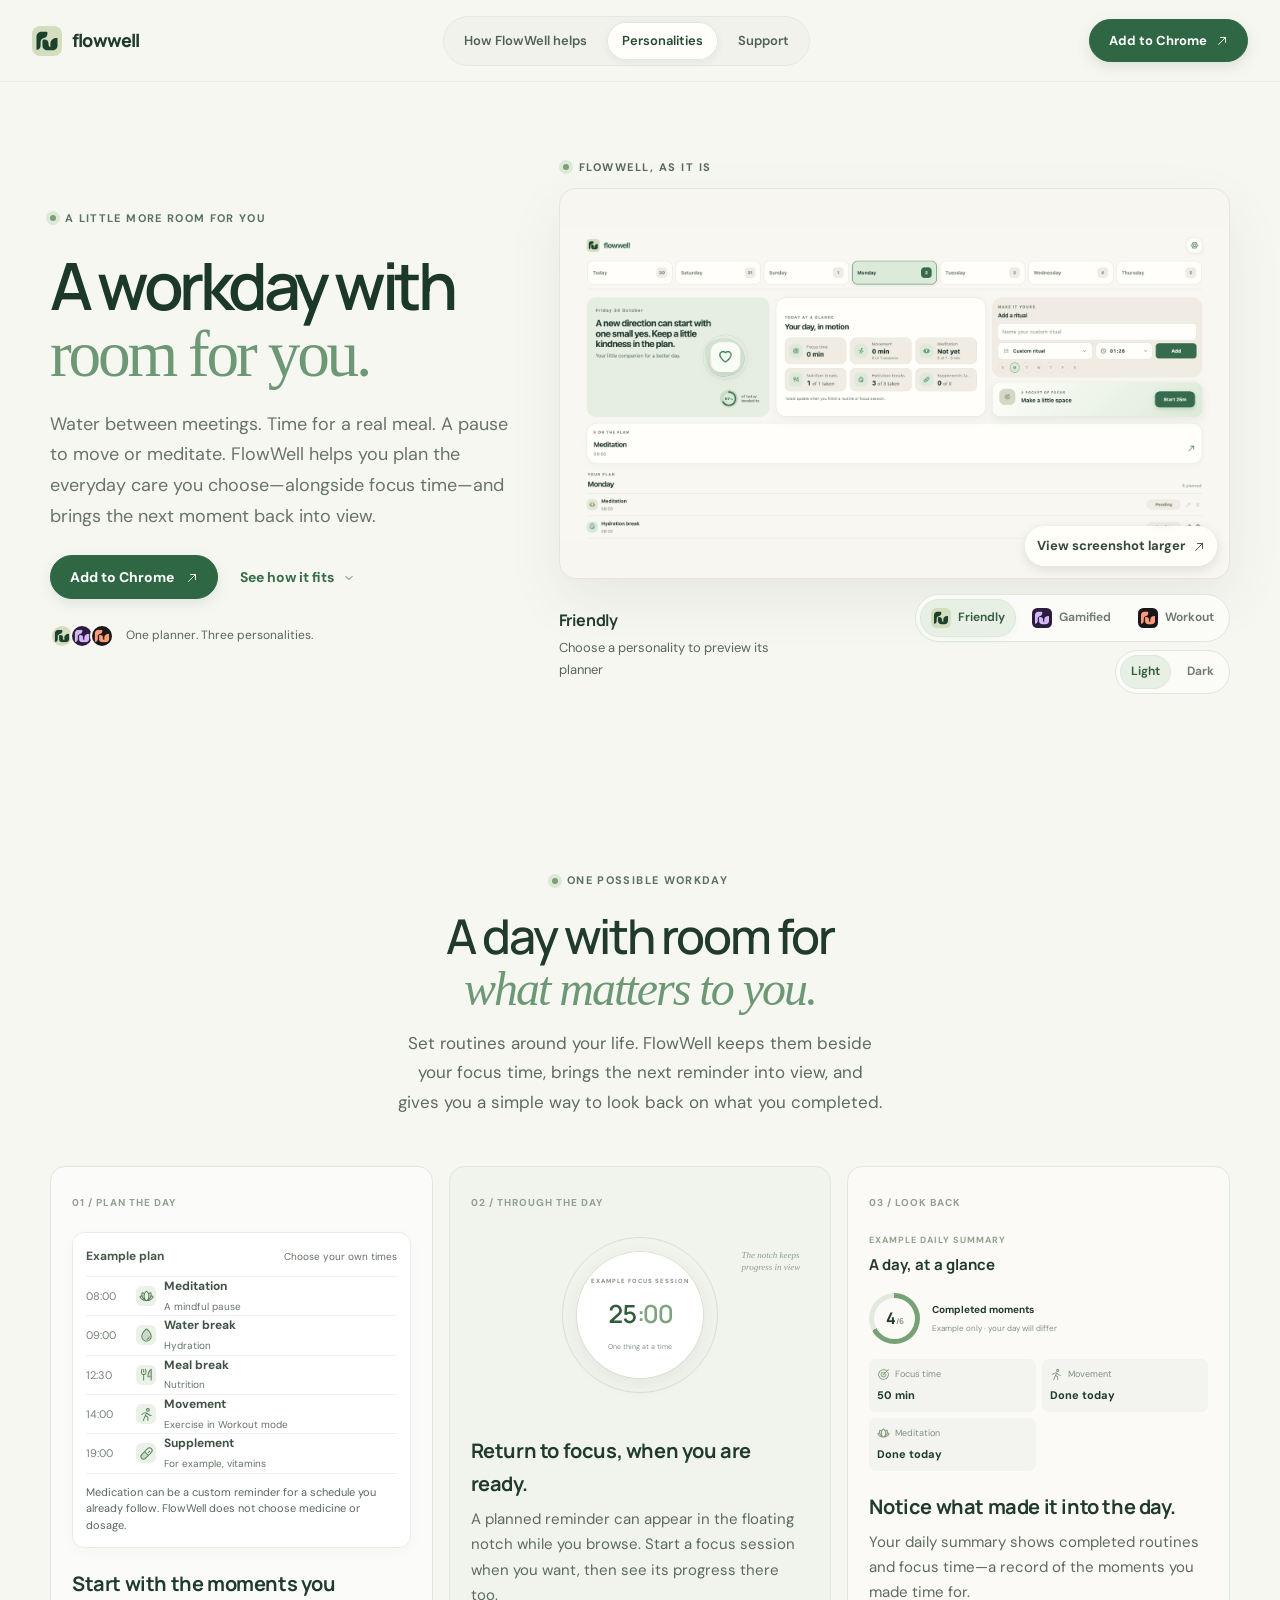
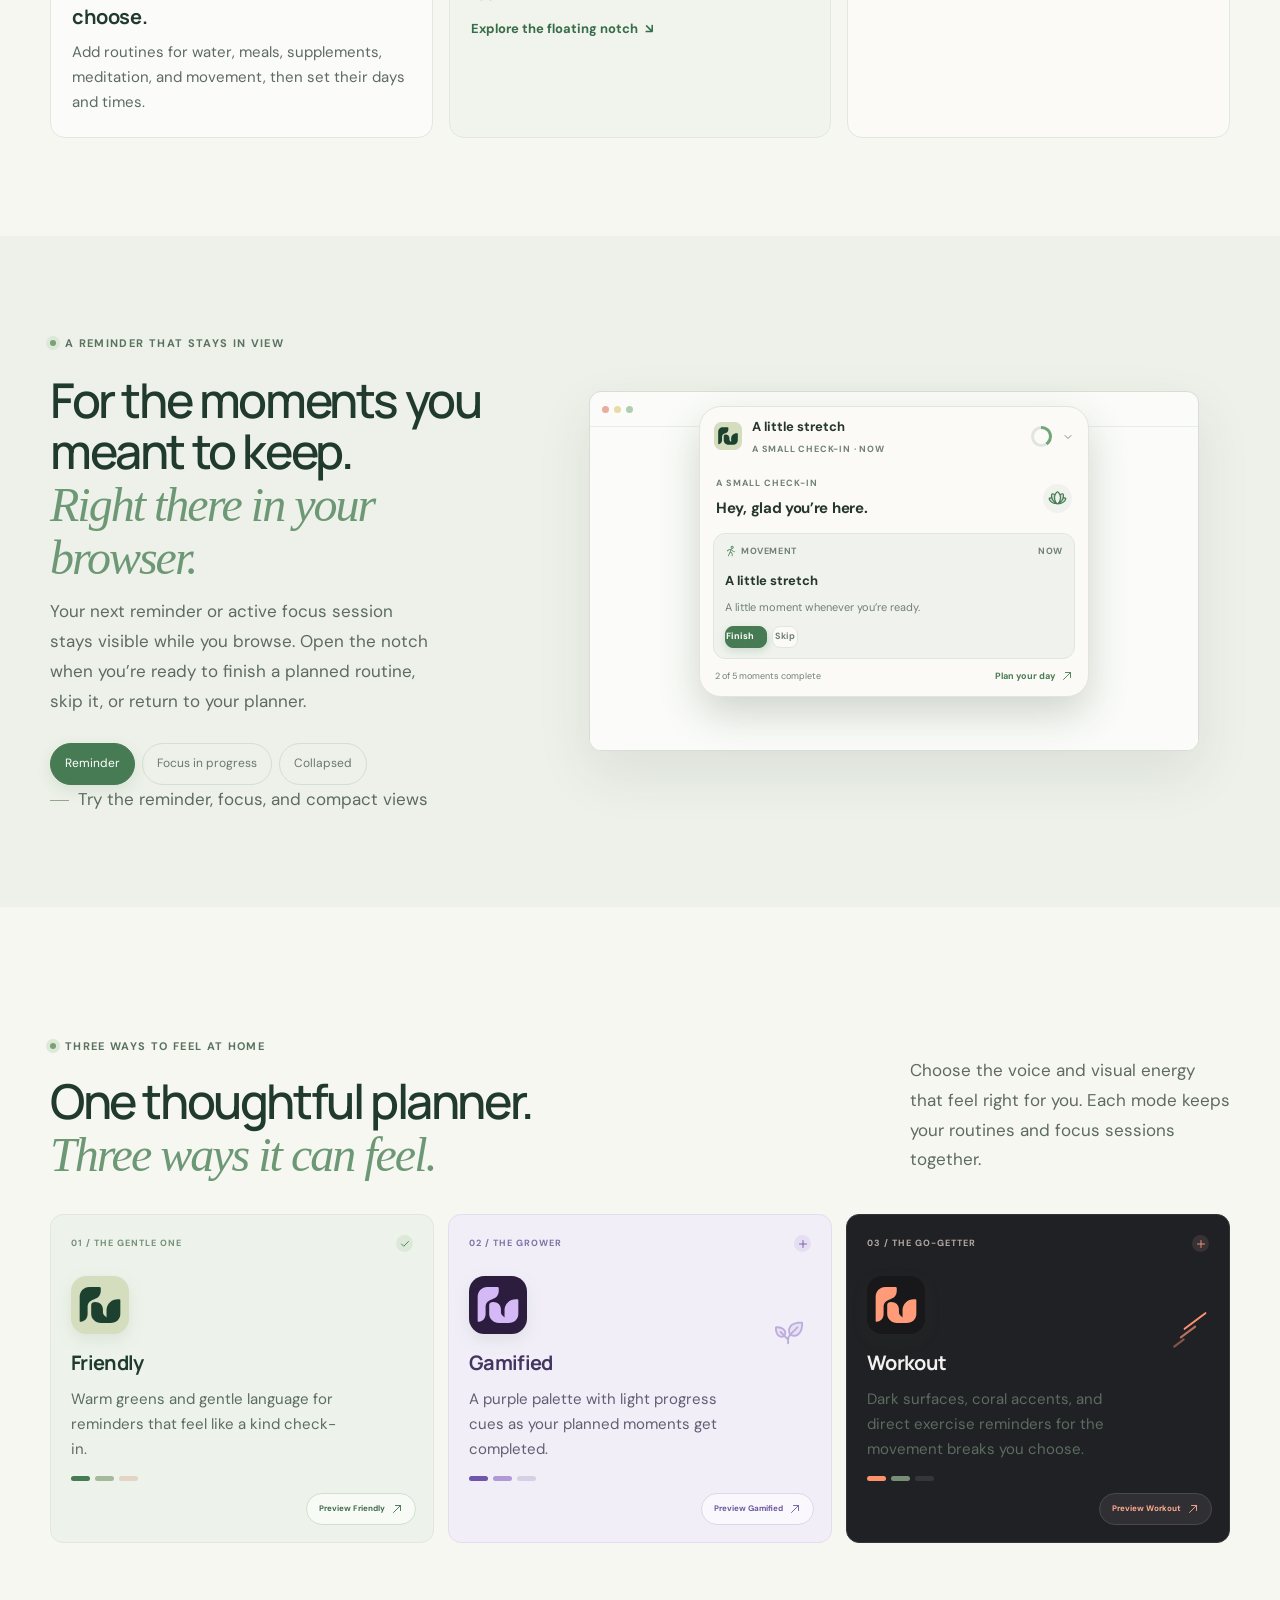
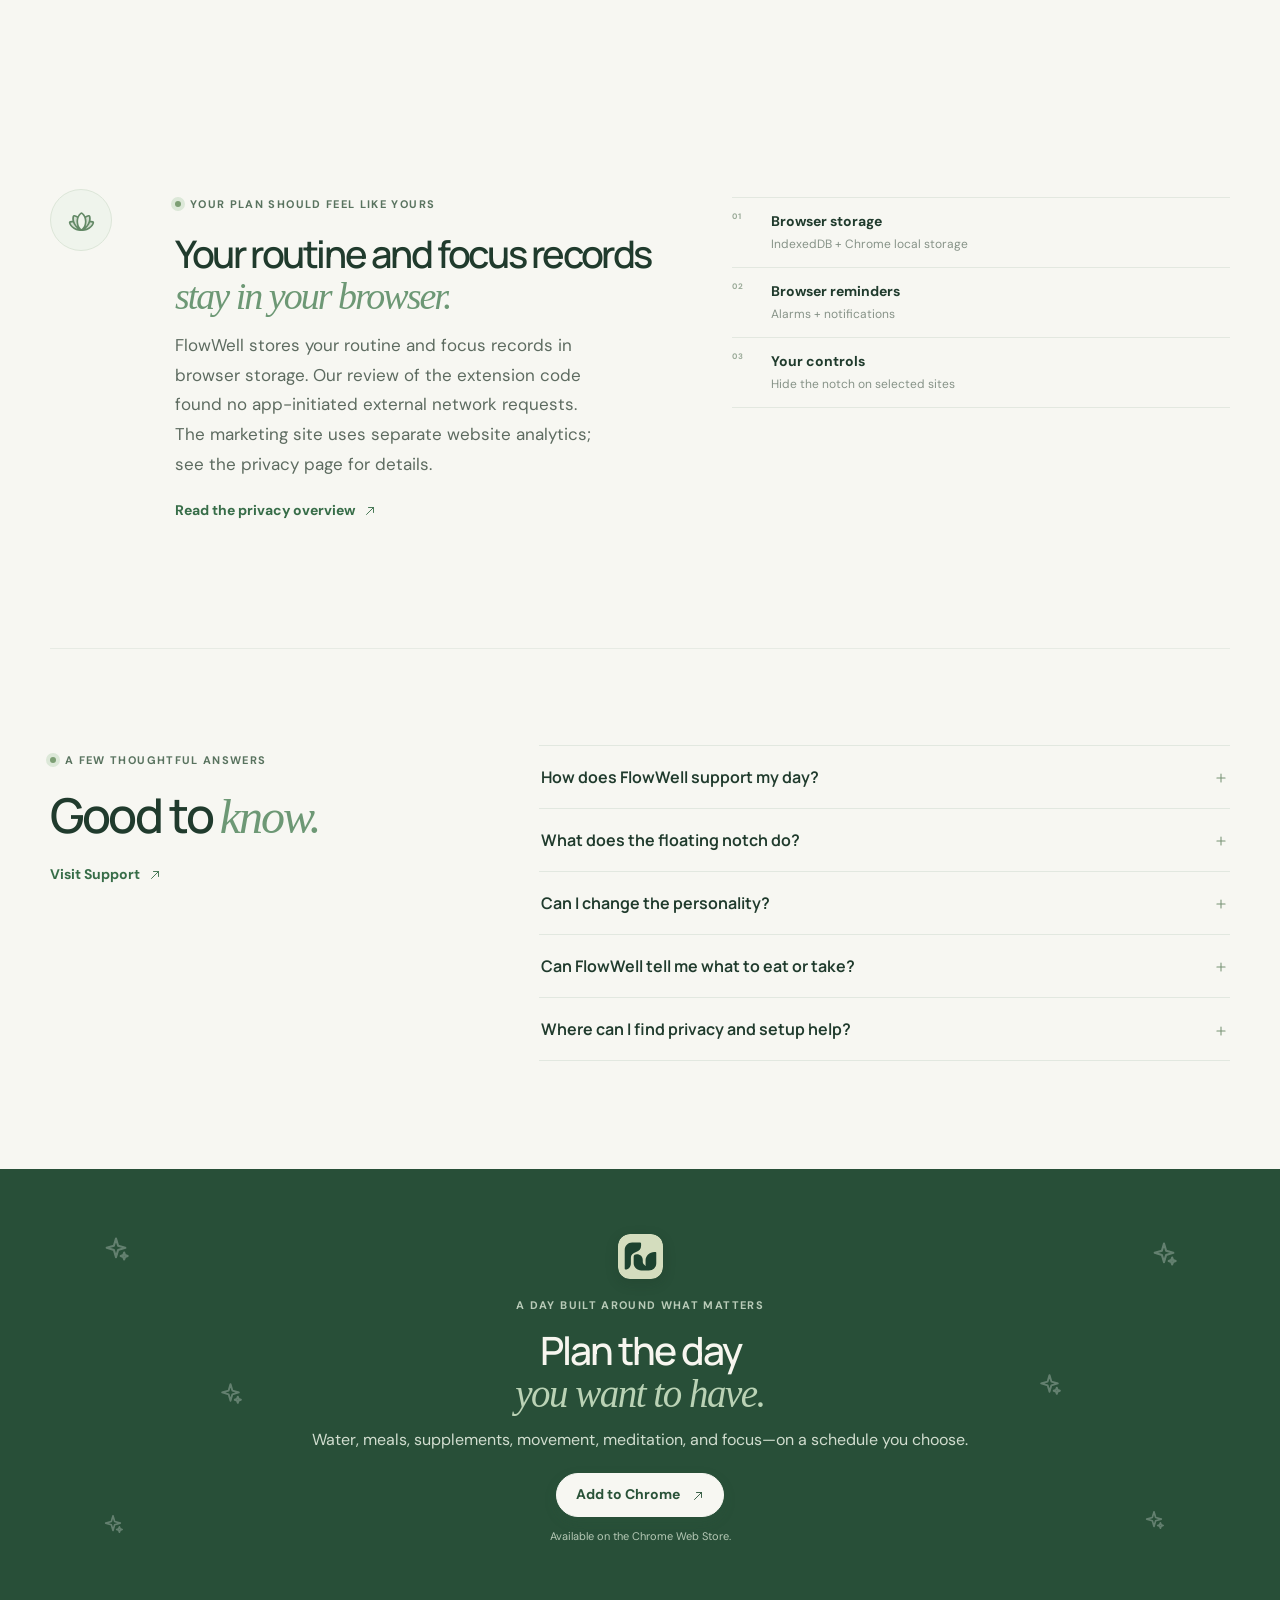
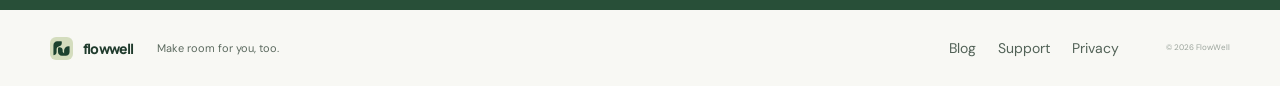
==== commit da56c039: "added blogs" ====
--- a/index.html
+++ b/index.html
@@ -30,6 +30,6 @@
 <section class="privacy-strip section-wrap"><div class="privacy-mark reveal"><span>◌</span></div><div class="privacy-content reveal"><span class="eyebrow"><i class="eyebrow-dot"></i> YOUR PLAN SHOULD FEEL LIKE YOURS</span><h2>Your routine and focus records<br><em>stay in your browser.</em></h2><p>FlowWell stores your routine and focus records in browser storage. Our review of the extension code found no app-initiated external network requests. The marketing site uses separate website analytics; see the privacy page for details.</p><a class="text-link" href="/privacy">Read the privacy overview <span>↗</span></a></div><div class="privacy-lines reveal"><div><b>01</b><span>Browser storage</span><small>IndexedDB + Chrome local storage</small></div><div><b>02</b><span>Browser reminders</span><small>Alarms + notifications</small></div><div><b>03</b><span>Your controls</span><small>Hide the notch on selected sites</small></div></div></section>
 <section class="faq-section section-wrap"><div class="faq-heading reveal"><span class="eyebrow"><i class="eyebrow-dot"></i> A FEW THOUGHTFUL ANSWERS</span><h2>Good to <em>know.</em></h2><a class="text-link" href="/support">Visit Support <span>↗</span></a></div><div class="faq-list reveal"><details><summary>How does FlowWell support my day?<span>＋</span></summary><p>FlowWell helps you plan recurring routines, make room for focus, and see the moments you complete. Gentle reminders in the floating notch can bring your next planned moment back into view while you browse. You choose what to schedule and when.</p></details><details><summary>What does the floating notch do?<span>＋</span></summary><p>It keeps your next reminder or active focus session visible. Open it to see details, finish or skip a due reminder, pause or finish focus, and return to your planner.</p></details><details><summary>Can I change the personality?<span>＋</span></summary><p>Yes. Choose Friendly, Gamified, or Workout mode in FlowWell settings. Each has its own colors and tone. Workout mode calls movement reminders “Exercise.”</p></details><details><summary>Can FlowWell tell me what to eat or take?<span>＋</span></summary><p>No. You choose the routines and timing; FlowWell does not give health, nutrition, or medication advice. Supplements have a reminder category. For medication, you can create a custom reminder for a schedule you already follow—FlowWell does not choose a medicine or dosage.</p></details><details><summary>Where can I find privacy and setup help?<span>＋</span></summary><p>See the <a href="/privacy">privacy overview</a> for what the extension code shows about storage and permissions, and <a href="/support">Support</a> for setup and troubleshooting.</p></details></div></section>
 <section class="install-section" id="install"><div class="install-spark-field" aria-hidden="true"><span></span><span></span><span></span><span></span><span></span><span></span></div><div class="install-inner reveal"><img src="/icon/flowwell-friendly.svg" alt=""><span class="eyebrow">A DAY BUILT AROUND WHAT MATTERS</span><h2>Plan the day<br><em>you want to have.</em></h2><p>Water, meals, supplements, movement, meditation, and focus—on a schedule you choose.</p><a class="button button-light" href="https://chromewebstore.google.com/detail/flowwell/jfcfhemcnhclfepfifoajeejmgnkpngo" target="_blank" rel="noopener noreferrer">Add to Chrome <span>↗</span></a><small class="install-note">Available on the Chrome Web Store.</small></div></section>
-</main><footer class="site-footer"><a class="brand footer-brand" href="/"><img src="/icon/flowwell-friendly.svg" alt=""><span>flowwell</span></a><span class="footer-note">Make room for you, too.</span><nav><a href="/support">Support</a><a href="/privacy">Privacy</a></nav><small>© <span data-year>2026</span> FlowWell</small></footer><script src="/icons.js" defer></script><script src="/app.js?v=20261030-1030center-gap" defer></script><script>window.va = window.va || function () { (window.vaq = window.vaq || []).push(arguments); };</script>
+</main><footer class="site-footer"><a class="brand footer-brand" href="/"><img src="/icon/flowwell-friendly.svg" alt=""><span>flowwell</span></a><span class="footer-note">Make room for you, too.</span><nav><a href="/blog/">Blog</a><a href="/support">Support</a><a href="/privacy">Privacy</a></nav><small>© <span data-year>2026</span> FlowWell</small></footer><script src="/icons.js" defer></script><script src="/app.js?v=20261030-1030center-gap" defer></script><script>window.va = window.va || function () { (window.vaq = window.vaq || []).push(arguments); };</script>
 <script defer src="/_vercel/insights/script.js"></script>
 </body></html>
--- a/styles.css
+++ b/styles.css
@@ -315,3 +315,35 @@
   .flowwell-notch-center .main-nav{transform:translateX(-38vw)}
 }
 @media(prefers-reduced-motion:reduce){.flowwell-notch-present .main-nav,.flowwell-notch-present .header-cta{transition:none}}
+
+/* FlowWell editorial pages */
+.blog-list-wrap,.blog-article-wrap{width:min(1120px,calc(100% - 48px));margin:0 auto}
+.blog-list-hero{padding:112px 0 62px;max-width:760px}
+.blog-list-hero h1,.blog-article h1{font:700 clamp(42px,6vw,76px)/1.04 Manrope,sans-serif;letter-spacing:-.055em;color:#173c2a;margin:22px 0}
+.blog-list-hero h1 em,.blog-article h1 em{font-family:Georgia,serif;font-weight:400;color:#709879}
+.blog-list-hero>p,.blog-intro{max-width:690px;color:#65766b;font-size:20px;line-height:1.65}
+.blog-grid{display:grid;grid-template-columns:repeat(2,minmax(0,1fr));gap:18px;padding-bottom:44px}
+.blog-card{display:flex;flex-direction:column;min-height:255px;padding:30px;border:1px solid #e0e6dc;border-radius:22px;background:#fbfcf9;color:inherit;text-decoration:none;transition:transform .25s ease,border-color .25s ease,box-shadow .25s ease}
+.blog-card:hover{transform:translateY(-4px);border-color:#a9c2a7;box-shadow:0 18px 45px #24442c12}
+.blog-card-index{font-size:12px;font-weight:700;letter-spacing:.13em;color:#78927d}
+.blog-card h2{font:700 24px/1.25 Manrope,sans-serif;letter-spacing:-.03em;margin:20px 0 10px;color:#1b3d2c}
+.blog-card p{font-size:16px;line-height:1.65;color:#68796d;margin:0 0 22px}
+.blog-read{margin-top:auto;font-weight:700;color:#39704a}
+.blog-disclaimer{padding:10px 0 72px;color:#68796d;font-size:15px}
+.blog-article-wrap{padding:44px 0 96px}
+.blog-back{display:inline-block;margin:0 0 30px;color:#39704a;font-weight:700;text-decoration:none}
+.blog-article{max-width:780px;margin:0 auto}
+.blog-article h1{font-size:clamp(40px,5vw,64px);margin-top:22px}
+.blog-intro{font-size:19px;padding-bottom:30px;border-bottom:1px solid #e1e7de}
+.blog-prose{padding-top:16px;color:#3c5143;font-size:18px;line-height:1.82}
+.blog-prose h2{font:700 28px/1.25 Manrope,sans-serif;letter-spacing:-.035em;color:#1b3d2c;margin:38px 0 12px}
+.blog-prose p{margin:0 0 20px}
+.blog-prose ul{padding-left:24px;margin:0 0 22px}
+.blog-prose li{padding:4px 0}
+.blog-product-note{display:flex;gap:18px;align-items:flex-start;padding:24px;margin-top:44px;border-radius:20px;background:#edf3e9}
+.blog-product-note>img{width:42px;height:42px;flex:none}
+.blog-product-note b{font:700 18px Manrope,sans-serif;color:#1b3d2c}
+.blog-product-note p{margin:8px 0;color:#607267;line-height:1.6}
+.blog-product-note a{color:#39704a;font-weight:700}
+@media(max-width:700px){.blog-list-wrap,.blog-article-wrap{width:min(100% - 32px,600px)}.blog-list-hero{padding:72px 0 38px}.blog-grid{grid-template-columns:1fr;gap:12px}.blog-card{min-height:0;padding:24px}.blog-list-hero>p,.blog-intro{font-size:18px}.blog-prose{font-size:17px}.blog-article-wrap{padding-top:30px}}
+@media(prefers-reduced-motion:reduce){.blog-card{transition:none}.blog-card:hover{transform:none}}
